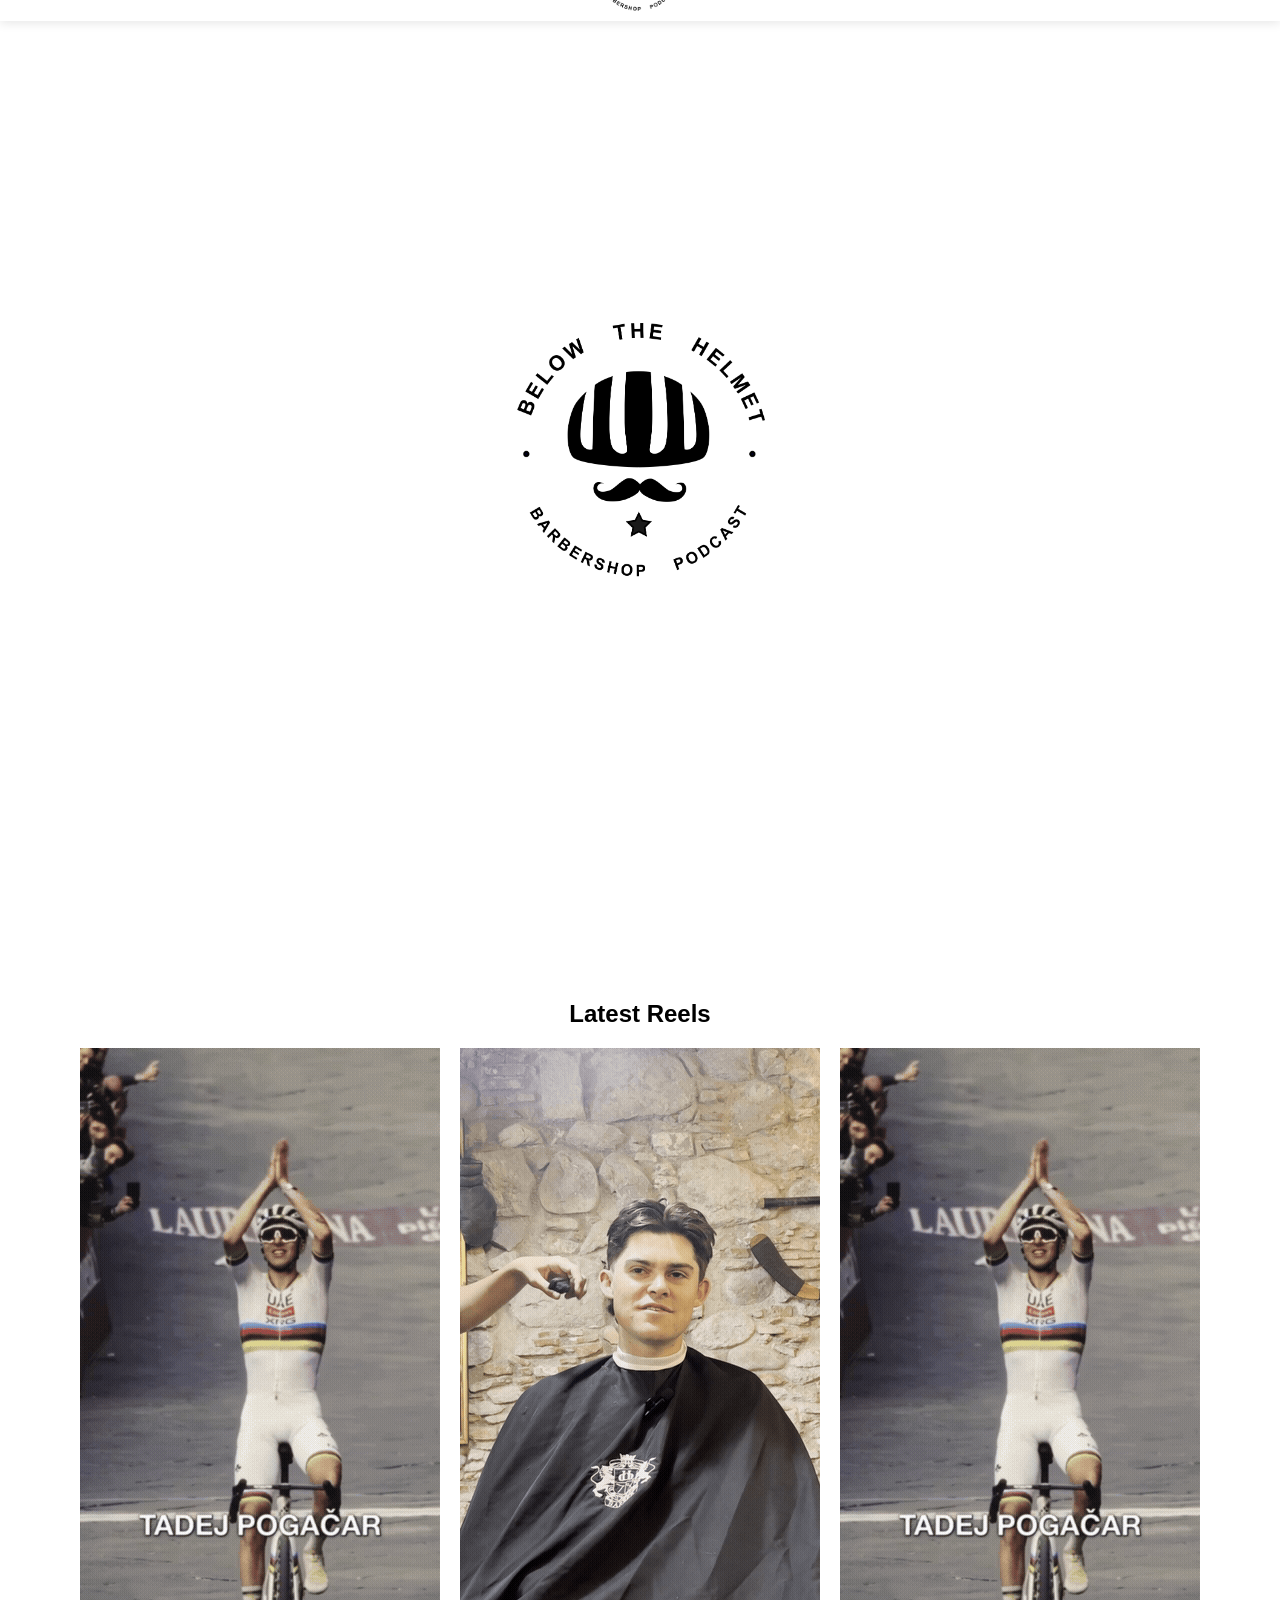
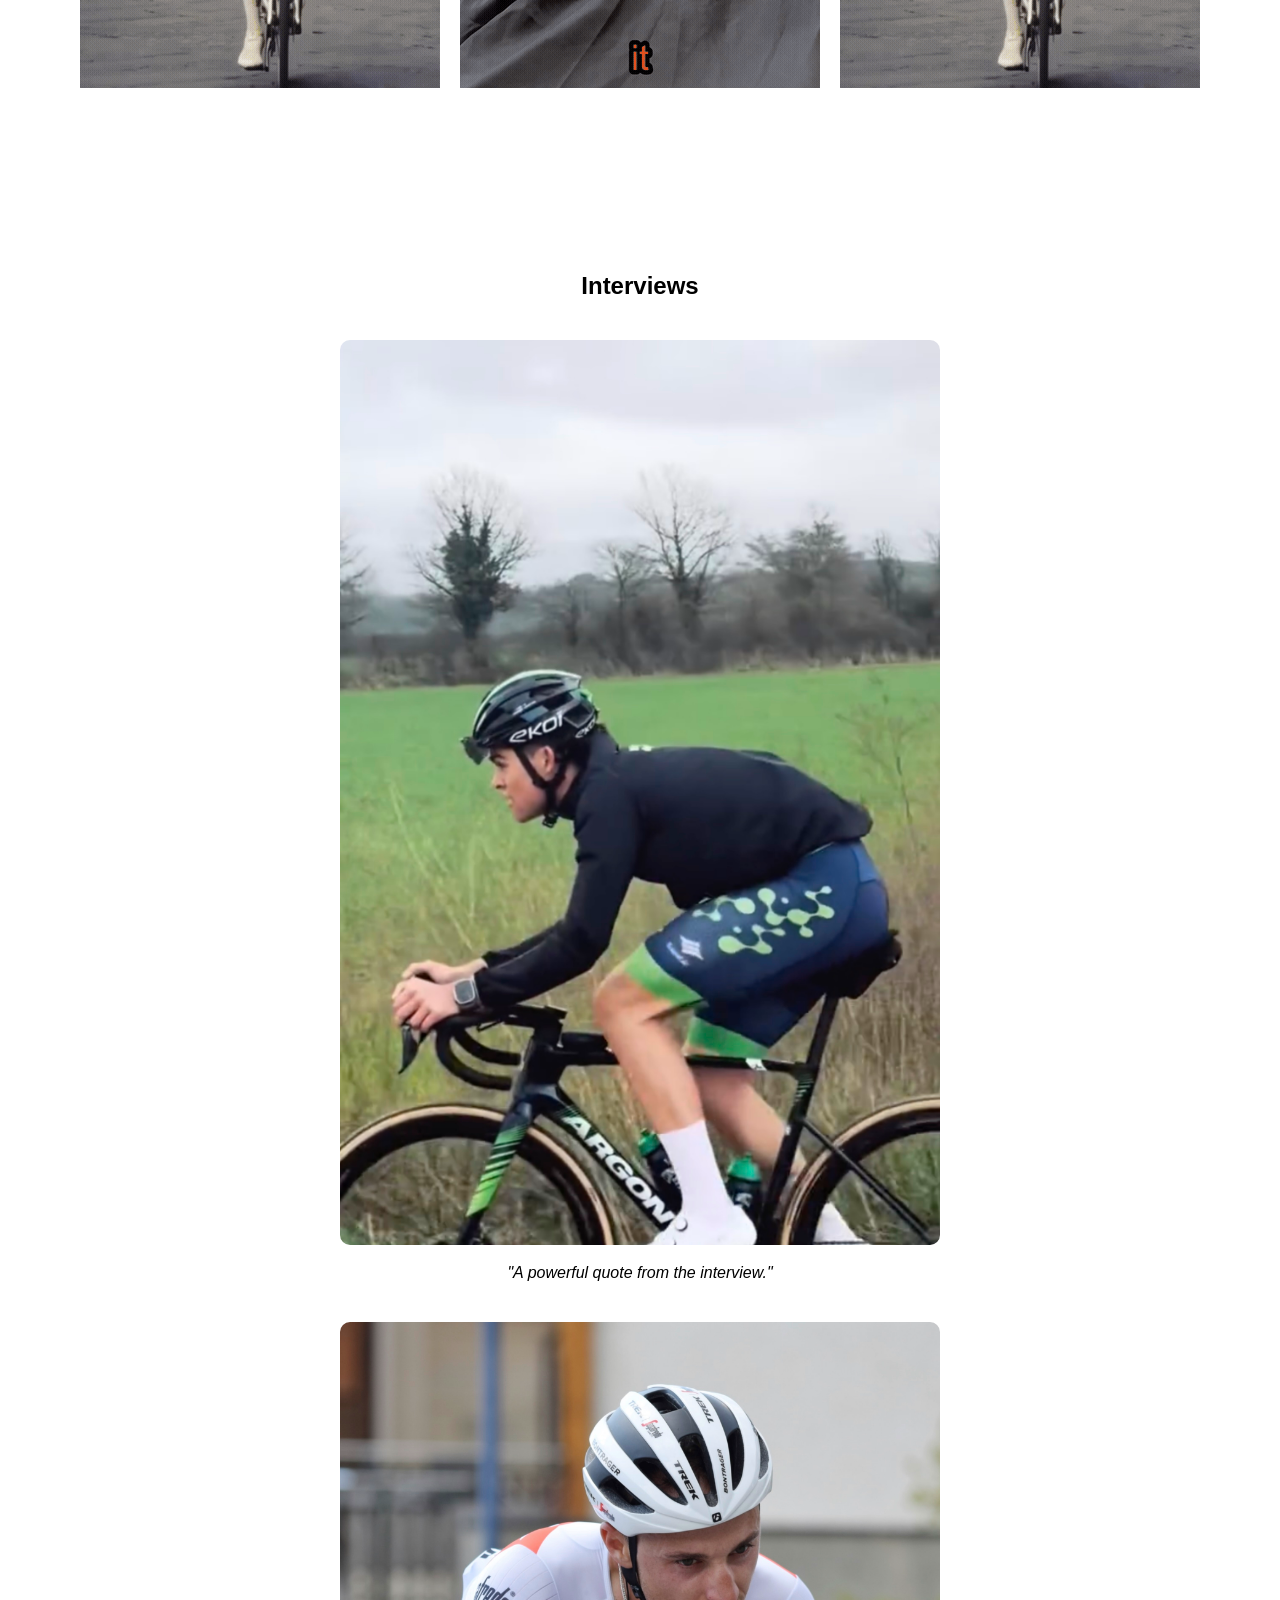
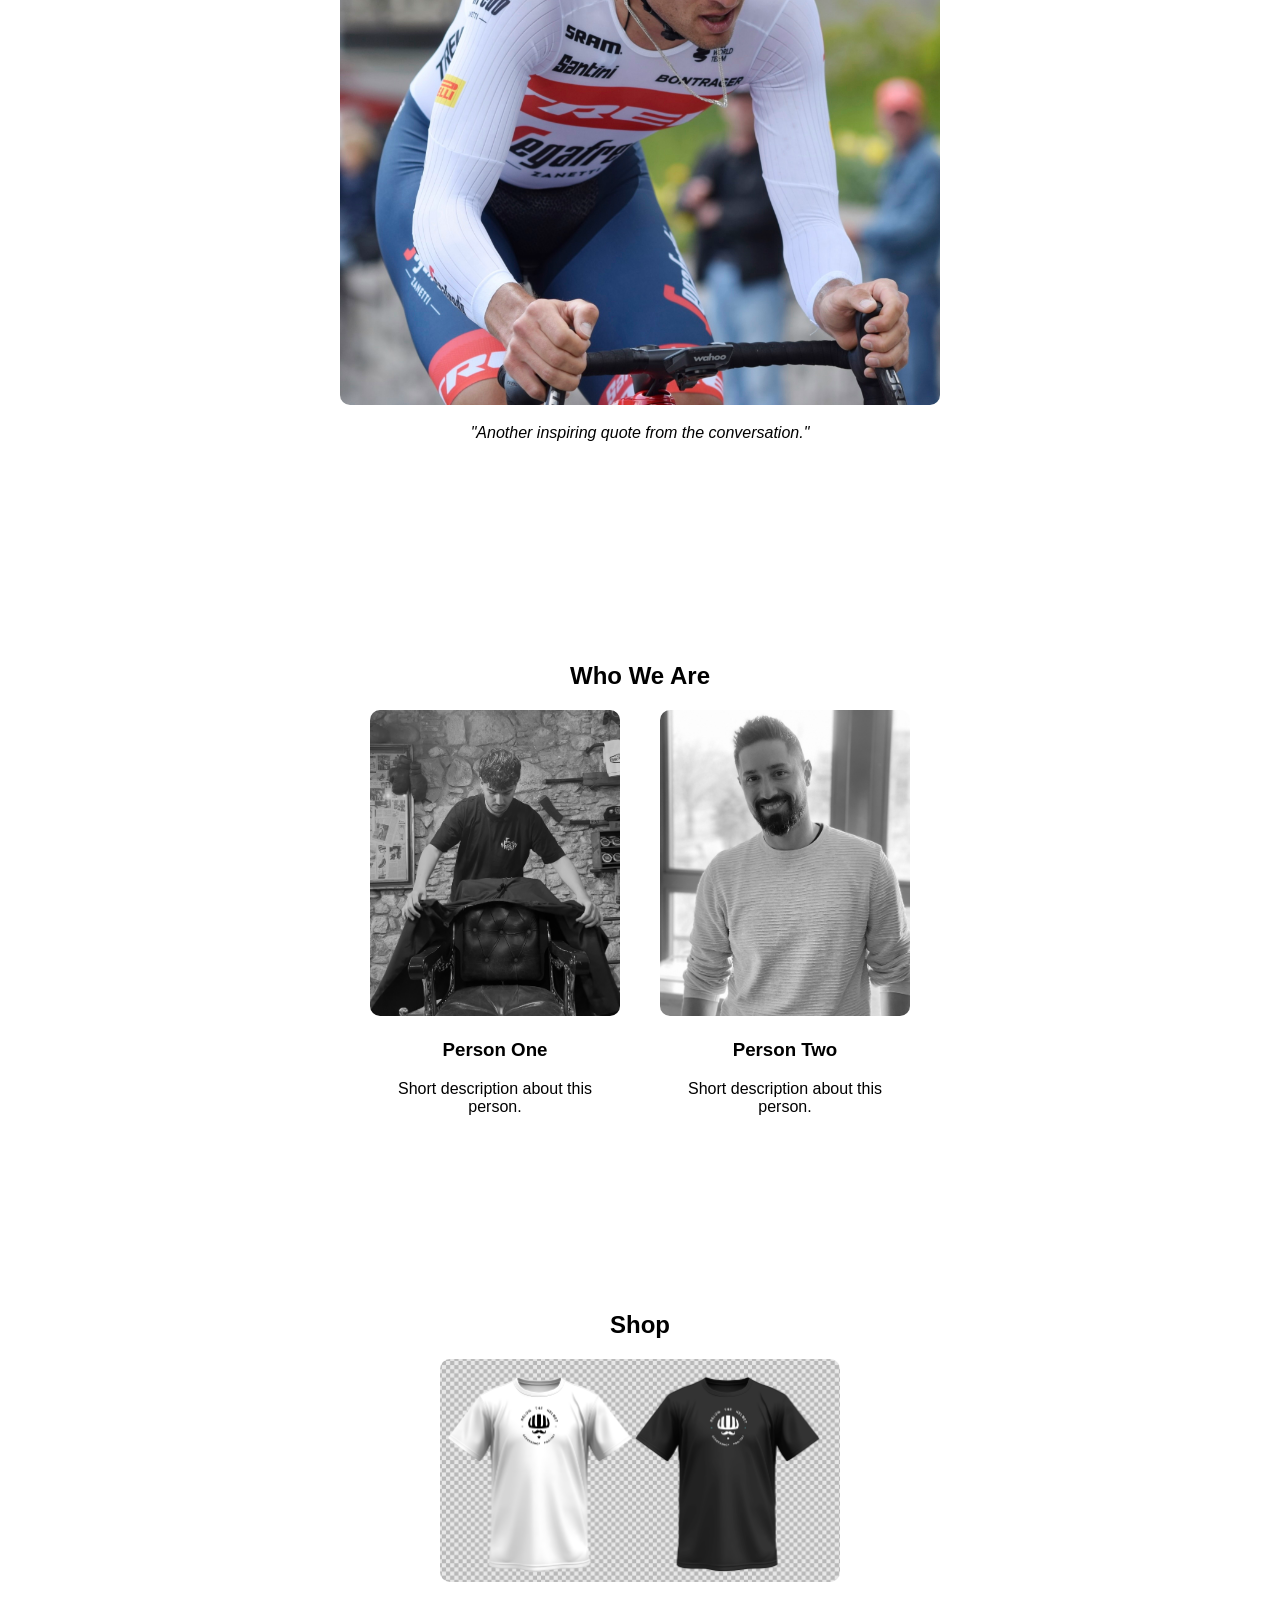
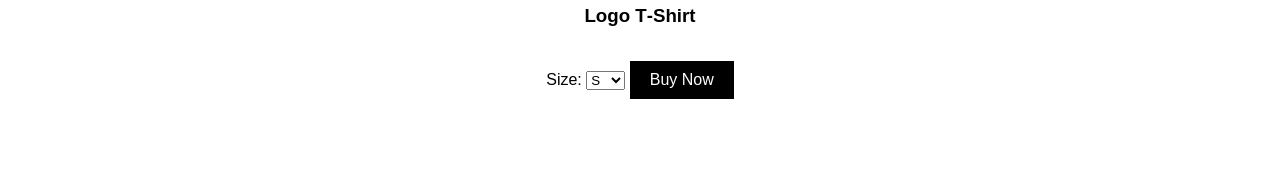
==== belowthehelmet/index.html @ ba50e967 "updated files and sources" ====
<!DOCTYPE html>
<html lang="en">
<head>
<meta charset="UTF-8" />
<meta name="viewport" content="width=device-width, initial-scale=1.0" />
<title>Your Website</title>
<link rel="stylesheet" href="style.css" />
</head>

<body>

<!-- LOGO SECTION -->
<header id="header">
    <img id="mainLogo" src="img/your-logo.png" alt="Logo">
</header>

<!-- NAVIGATION BAR WITH CENTER LOGO -->
<nav id="navbar">
    <ul class="nav-left">
        <li><a href="#home">Home</a></li>
        <li><a href="#interviews">Interviews</a></li>
    </ul>

    <img id="navLogo" src="img/your-logo.png" alt="Logo">

    <ul class="nav-right">
        <li><a href="#contact">Contact Us</a></li>
        <li><a href="#shop">Shop</a></li>
    </ul>
</nav>

<!-- HOME SECTION -->
<section id="home">
    <h2>Latest Reels</h2>
    <div class="reels-container">


         <a href="https://www.instagram.com/reel/DUP3auADOqZ/embed" target="_blank">
            <img src="img/reel02.gif" alt="Reel preview"></a>

         <a href="https://www.instagram.com/reel/DUP3auADOqZ/embed" target="_blank">
            <img src="img/reel01.gif" alt="Reel preview"></a>

         <a href="https://www.instagram.com/reel/DUP3auADOqZ/embed" target="_blank">
            <img src="img/reel02.gif" alt="Reel preview"></a>

    </div>
</section>

<!-- INTERVIEWS SECTION -->
<section id="interviews">
    <h2>Interviews</h2>

    <div class="interview-card">
        <img src="img/person1.jpg" alt="Interviewee">
        <blockquote>"A powerful quote from the interview."</blockquote>
    </div>

    <div class="interview-card">
        <img src="img/person2.jpg" alt="Interviewee">
        <blockquote>"Another inspiring quote from the conversation."</blockquote>
    </div>

</section>

<!-- CONTACT SECTION -->
<section id="contact">
    <h2>Who We Are</h2>

    <div class="team-container">
        <div class="team-card">
            <img src="img/team1.jpg" alt="Team Member">
            <h3>Person One</h3>
            <p>Short description about this person.</p>
        </div>

        <div class="team-card">
            <img src="img/team2.jpg" alt="Team Member">
            <h3>Person Two</h3>
            <p>Short description about this person.</p>
        </div>
    </div>
</section>

<!-- SHOP SECTION -->
<section id="shop">
    <h2>Shop</h2>

    <div class="product-card">
        <img src="img/tshirt.jpg" alt="T-Shirt">

        <h3>Logo T‑Shirt</h3>

        <label for="size">Size:</label>
        <select id="size">
            <option>S</option>
            <option>M</option>
            <option>L</option>
            <option>XL</option>
        </select>

        <button id="buyBtn">Buy Now</button>
    </div>
</section>

<script src="script.js"></script>
</body>
</html>
---- belowthehelmet/style.css ----
body {
    margin: 0;
    font-family: Arial, sans-serif;
    scroll-behavior: smooth;
}

/* HEADER LOGO */
#header {
    height: 100vh;
    display: flex;
    justify-content: center;
    align-items: center;
}

#mainLogo {
    width: 250px;
    transition: all 0.5s ease;
}

/* NAVBAR */
#navbar {
    position: fixed;
    top: -120px;
    left: 0;
    width: 100%;
    background: white;
    padding: 10px 0;
    display: flex;
    justify-content: space-between;
    align-items: center;
    transition: top 0.4s ease;
    box-shadow: 0 2px 10px rgba(0,0,0,0.1);
    z-index: 1000;
}

/* NAV LISTS */
#navbar ul {
    list-style: none;
    display: flex;
    gap: 40px;
    margin: 0 40px;
    padding: 0;
}

#navbar a {
    text-decoration: none;
    color: black;
    font-weight: bold;
    position: relative;
}

/* Underline */
#navbar a::after {
    content: "";
    position: absolute;
    left: 0;
    bottom: -4px;
    width: 100%;
    height: 2px;
    background: black;
    transform: scaleX(0.6);
    opacity: 0.4;
}

/* CENTER LOGO IN NAV */
#navLogo {
    width: 80px;
    transition: transform 0.4s ease;
}

/* HEADER LOGO */
#mainLogo {
    width: 250px;
    transition: all 0.5s ease;
}


/* SECTIONS */
section {
    padding: 80px 20px;
    text-align: center;
}

/* REELS */
.reels-container {
    display: flex;
    justify-content: center;
    gap: 20px;
    flex-wrap: wrap;
}

.reels-container iframe {
    width: 300px;
    height: 500px;
    border: none;
}

/* INTERVIEWS */
.interview-card {
    margin: 40px auto;
    max-width: 600px;
}

.interview-card img {
    width: 100%;
    border-radius: 10px;
}

blockquote {
    font-style: italic;
    margin-top: 15px;
}

/* CONTACT */
.team-container {
    display: flex;
    justify-content: center;
    gap: 40px;
    flex-wrap: wrap;
}

.team-card {
    width: 250px;
    text-align: center;
}

.team-card img {
    width: 100%;
    border-radius: 10px;
}

/* SHOP */
.product-card {
    max-width: 400px;
    margin: auto;
}

.product-card img {
    width: 100%;
    border-radius: 10px;
}

button {
    margin-top: 15px;
    padding: 10px 20px;
    background: black;
    color: white;
    border: none;
    cursor: pointer;
    font-size: 16px;
}

button:hover {
    background: #333;
}
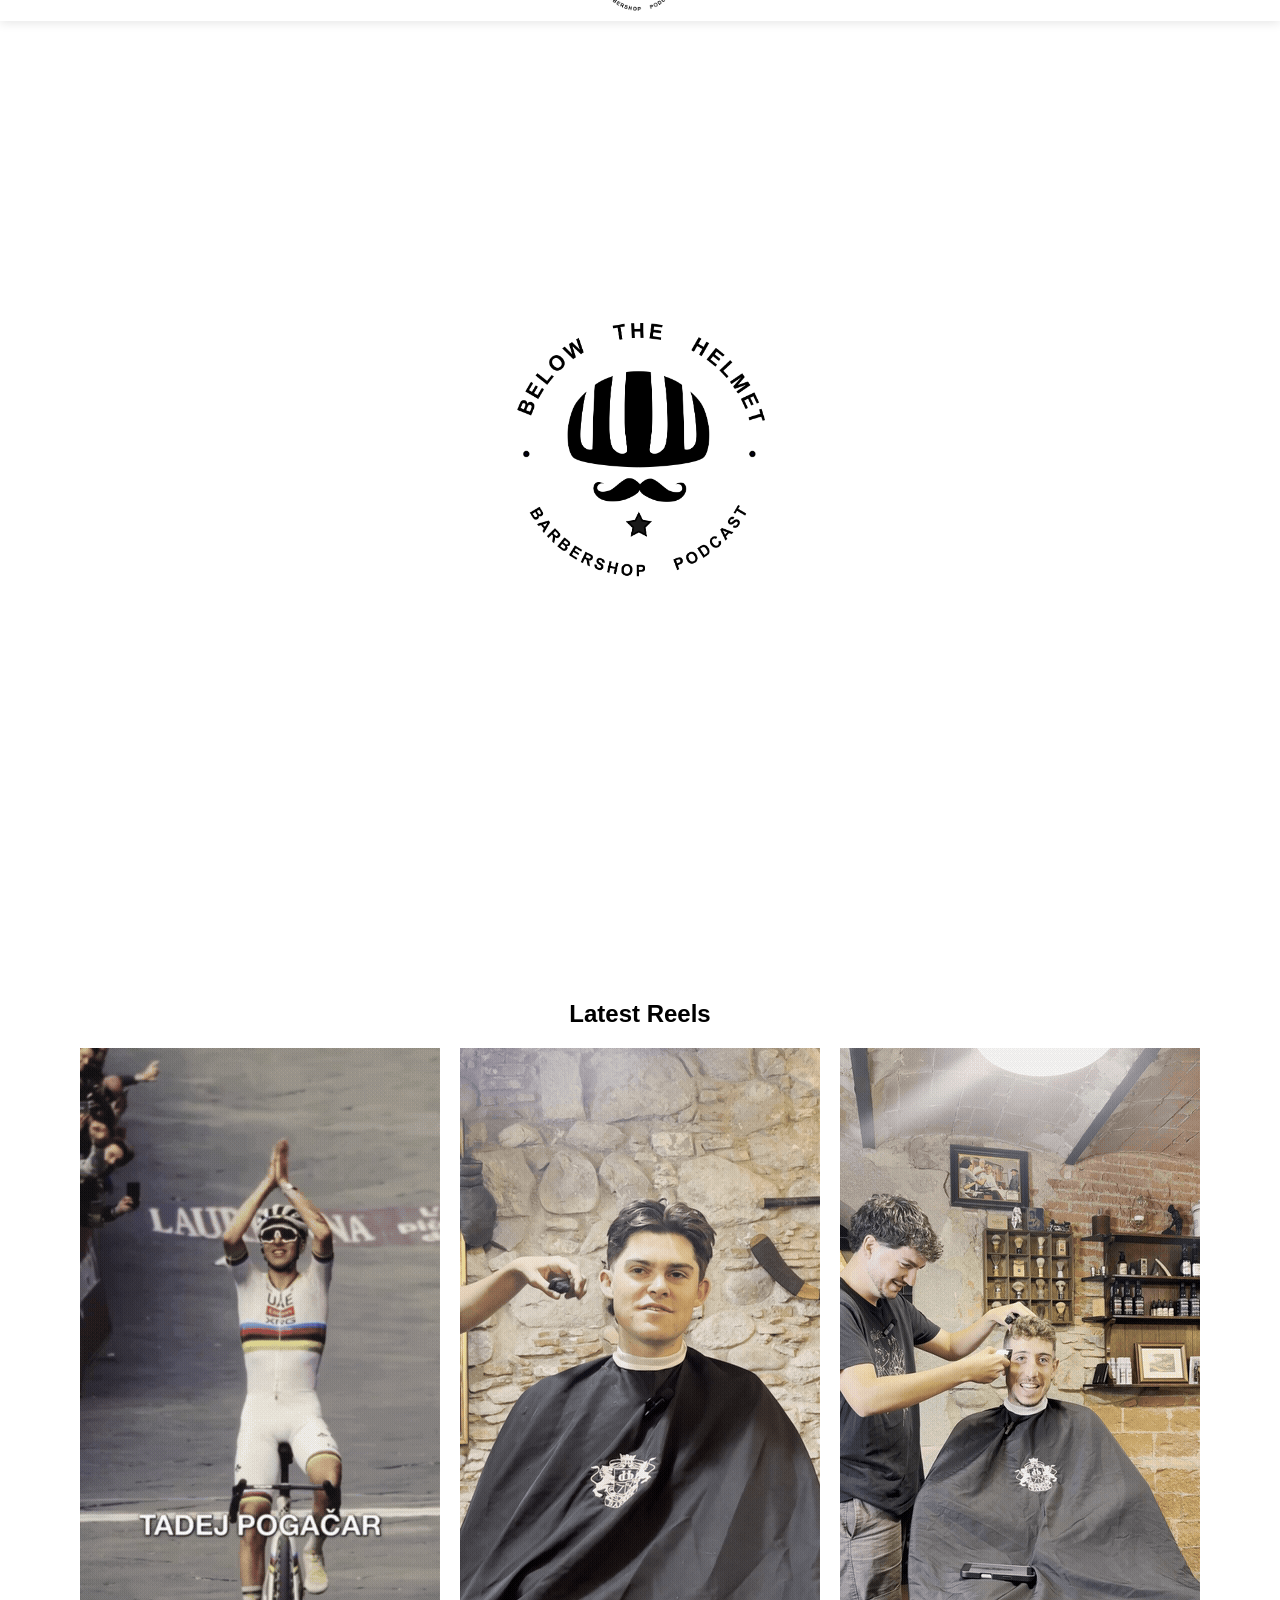
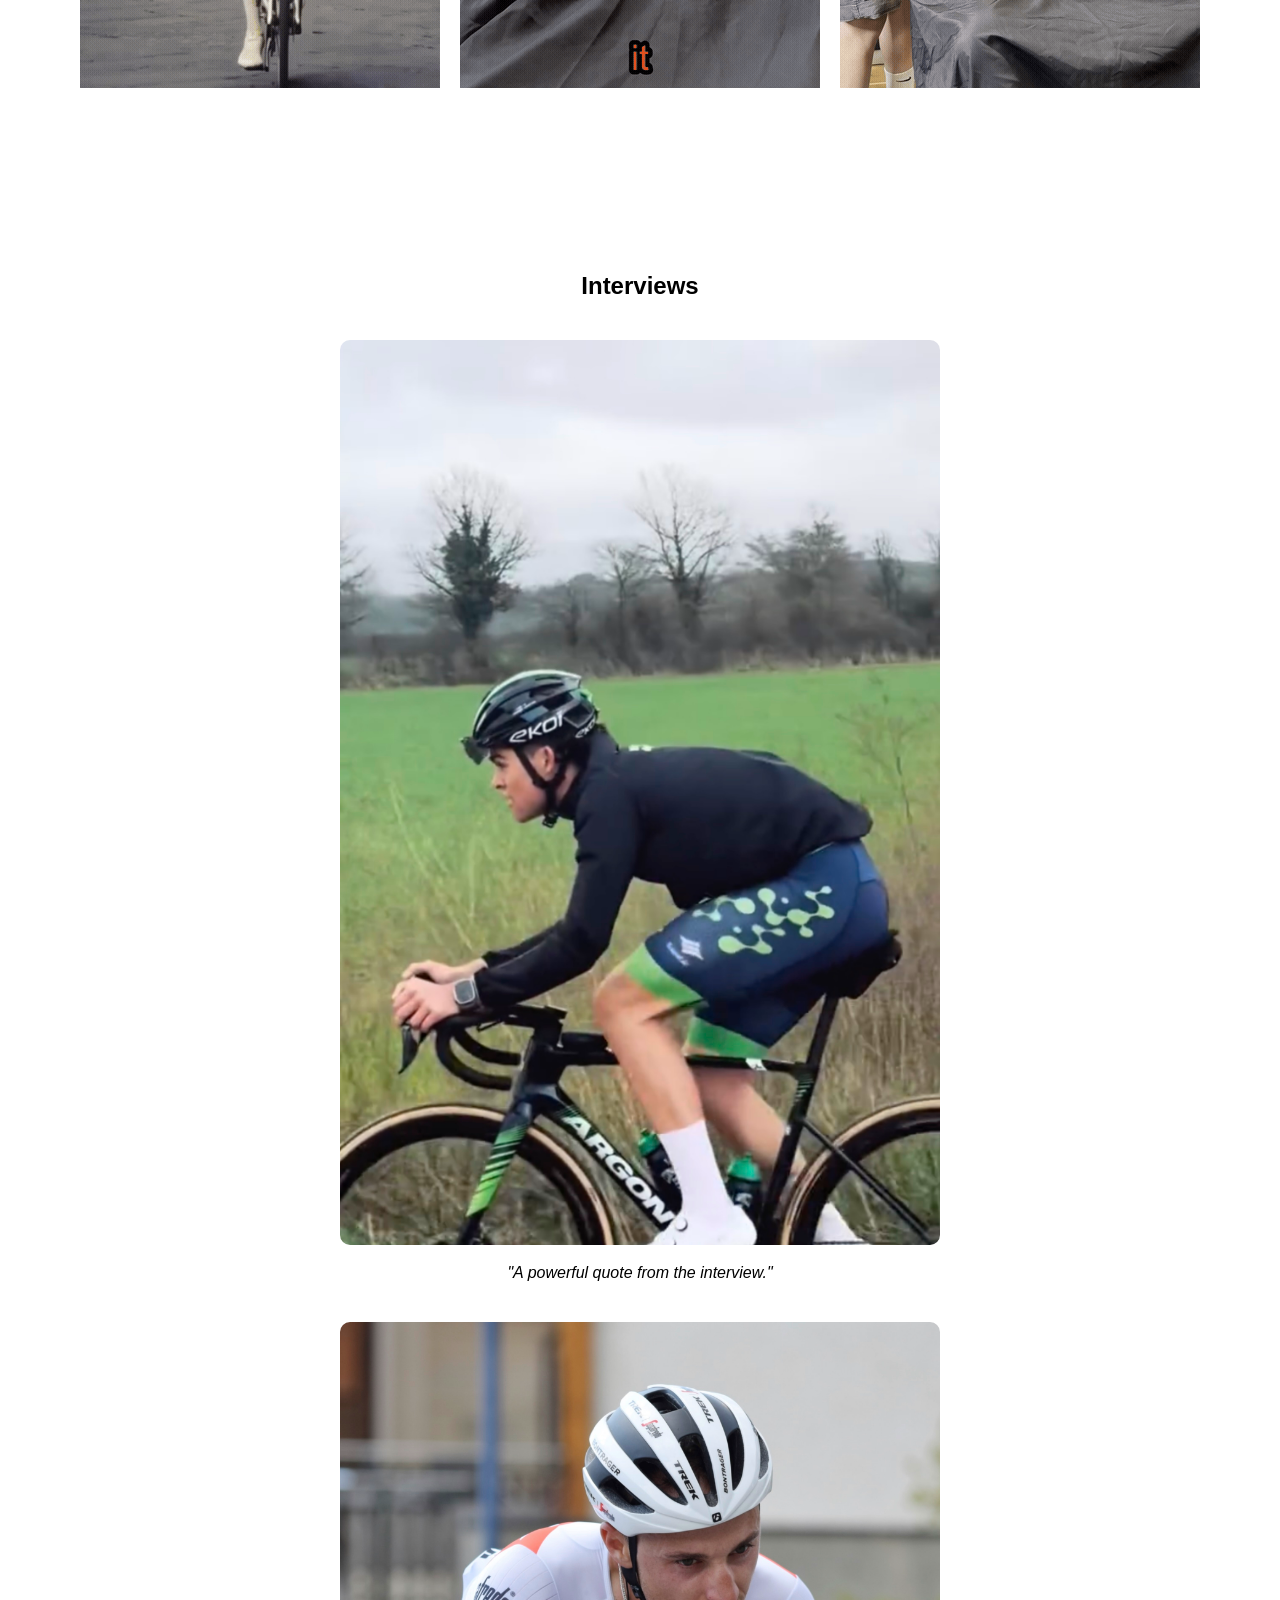
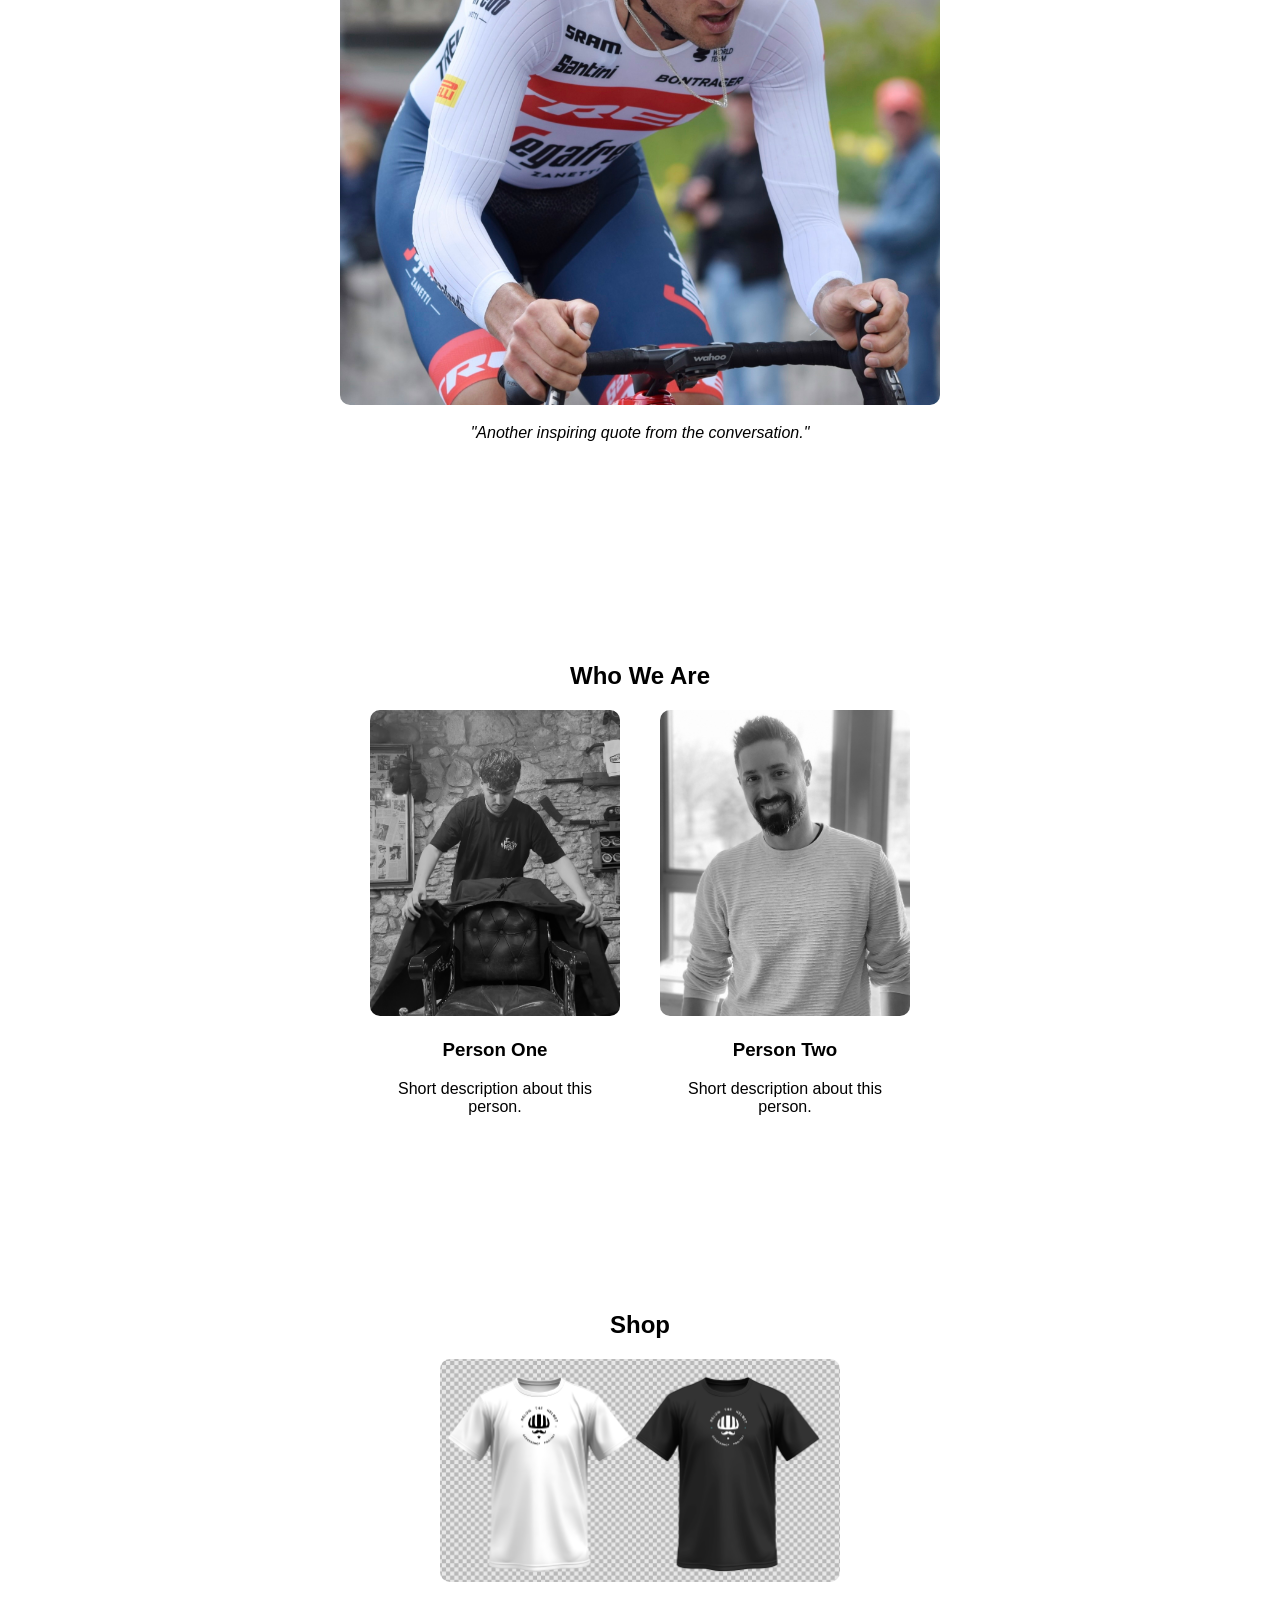
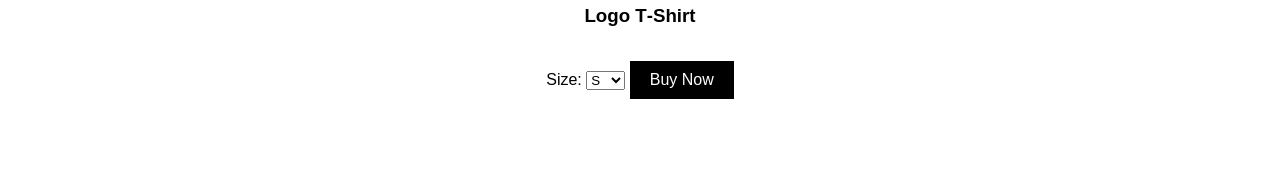
==== commit d11a574b: "updates on the referenced files" ====
--- a/belowthehelmet/index.html
+++ b/belowthehelmet/index.html
@@ -3,7 +3,7 @@
 <head>
 <meta charset="UTF-8" />
 <meta name="viewport" content="width=device-width, initial-scale=1.0" />
-<title>Your Website</title>
+<title>Below The Helmet</title>
 <link rel="stylesheet" href="style.css" />
 </head>
 
@@ -11,7 +11,7 @@
 
 <!-- LOGO SECTION -->
 <header id="header">
-    <img id="mainLogo" src="img/your-logo.png" alt="Logo">
+    <img id="mainLogo" src="img/black_logo.png" alt="Logo">
 </header>
 
 <!-- NAVIGATION BAR WITH CENTER LOGO -->
@@ -42,7 +42,7 @@
             <img src="img/reel01.gif" alt="Reel preview"></a>
 
          <a href="https://www.instagram.com/reel/DUP3auADOqZ/embed" target="_blank">
-            <img src="img/reel02.gif" alt="Reel preview"></a>
+            <img src="img/reel03.gif" alt="Reel preview"></a>
 
     </div>
 </section>
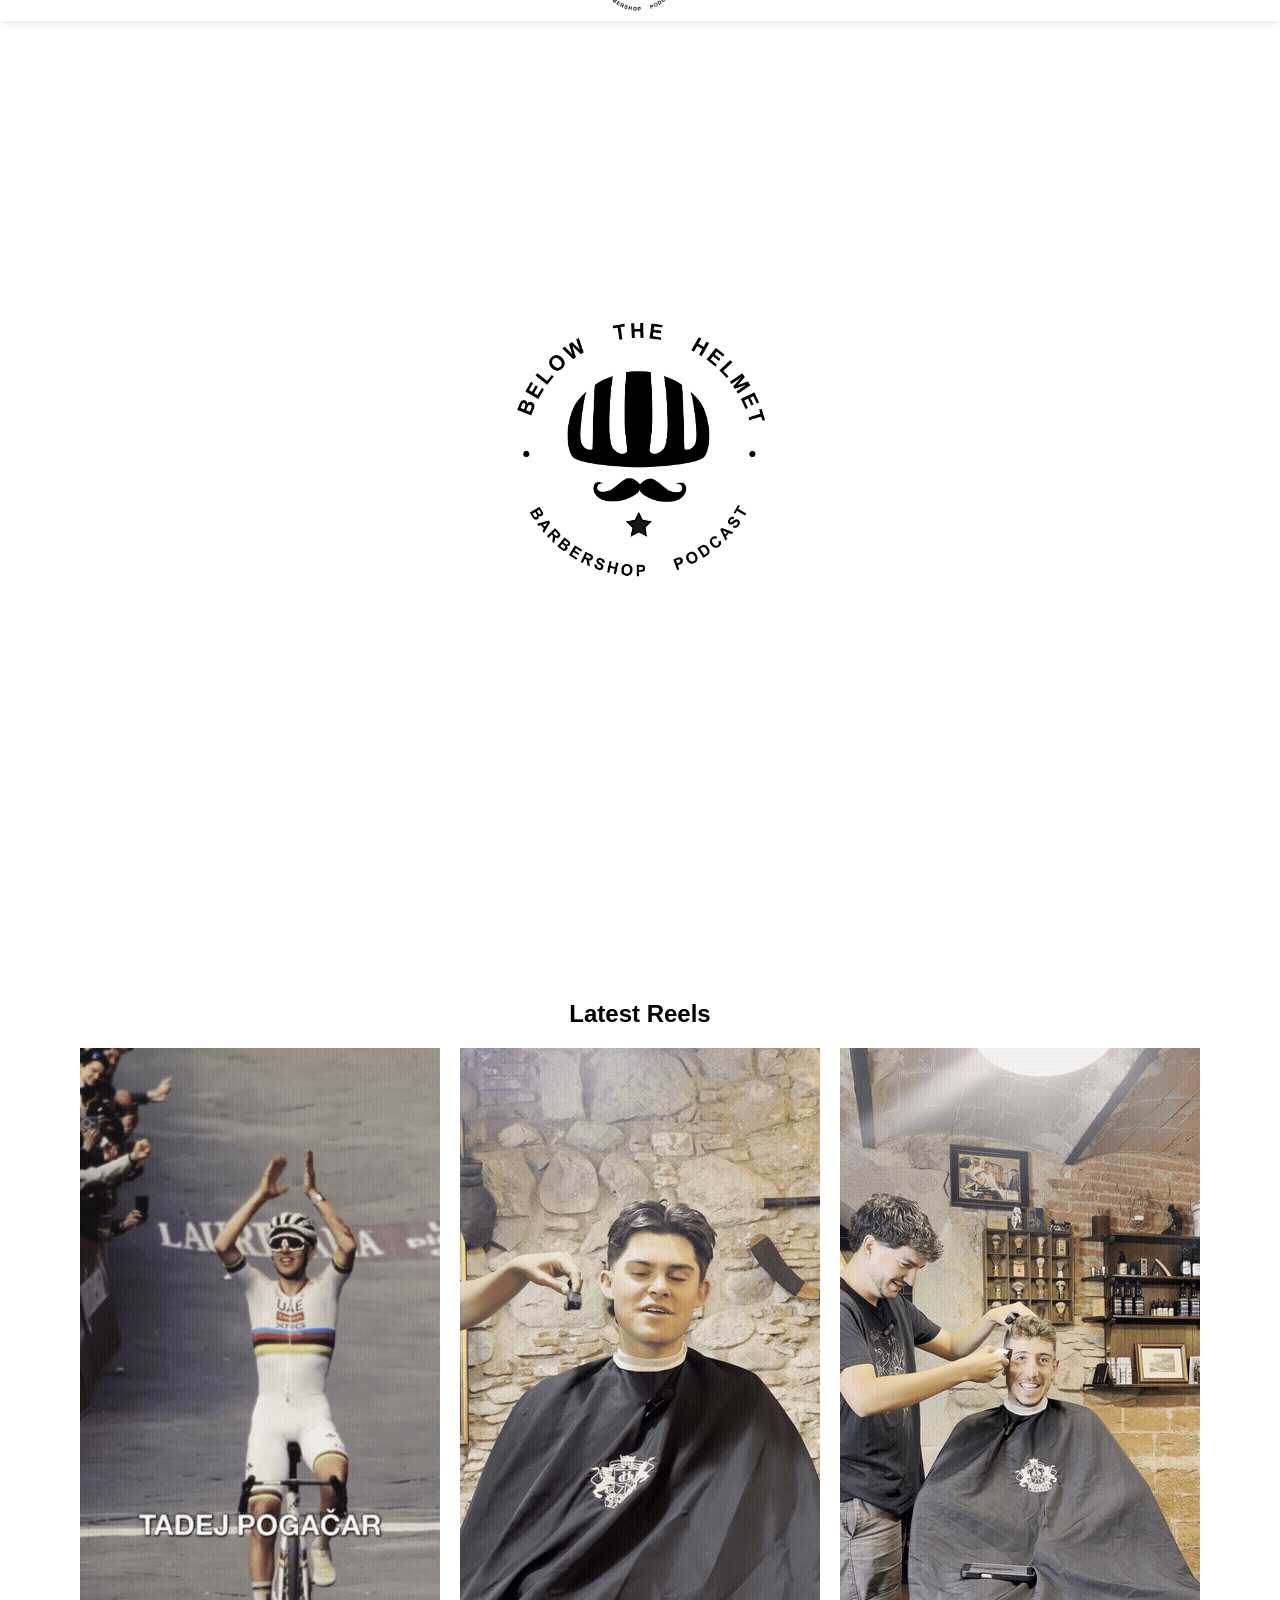
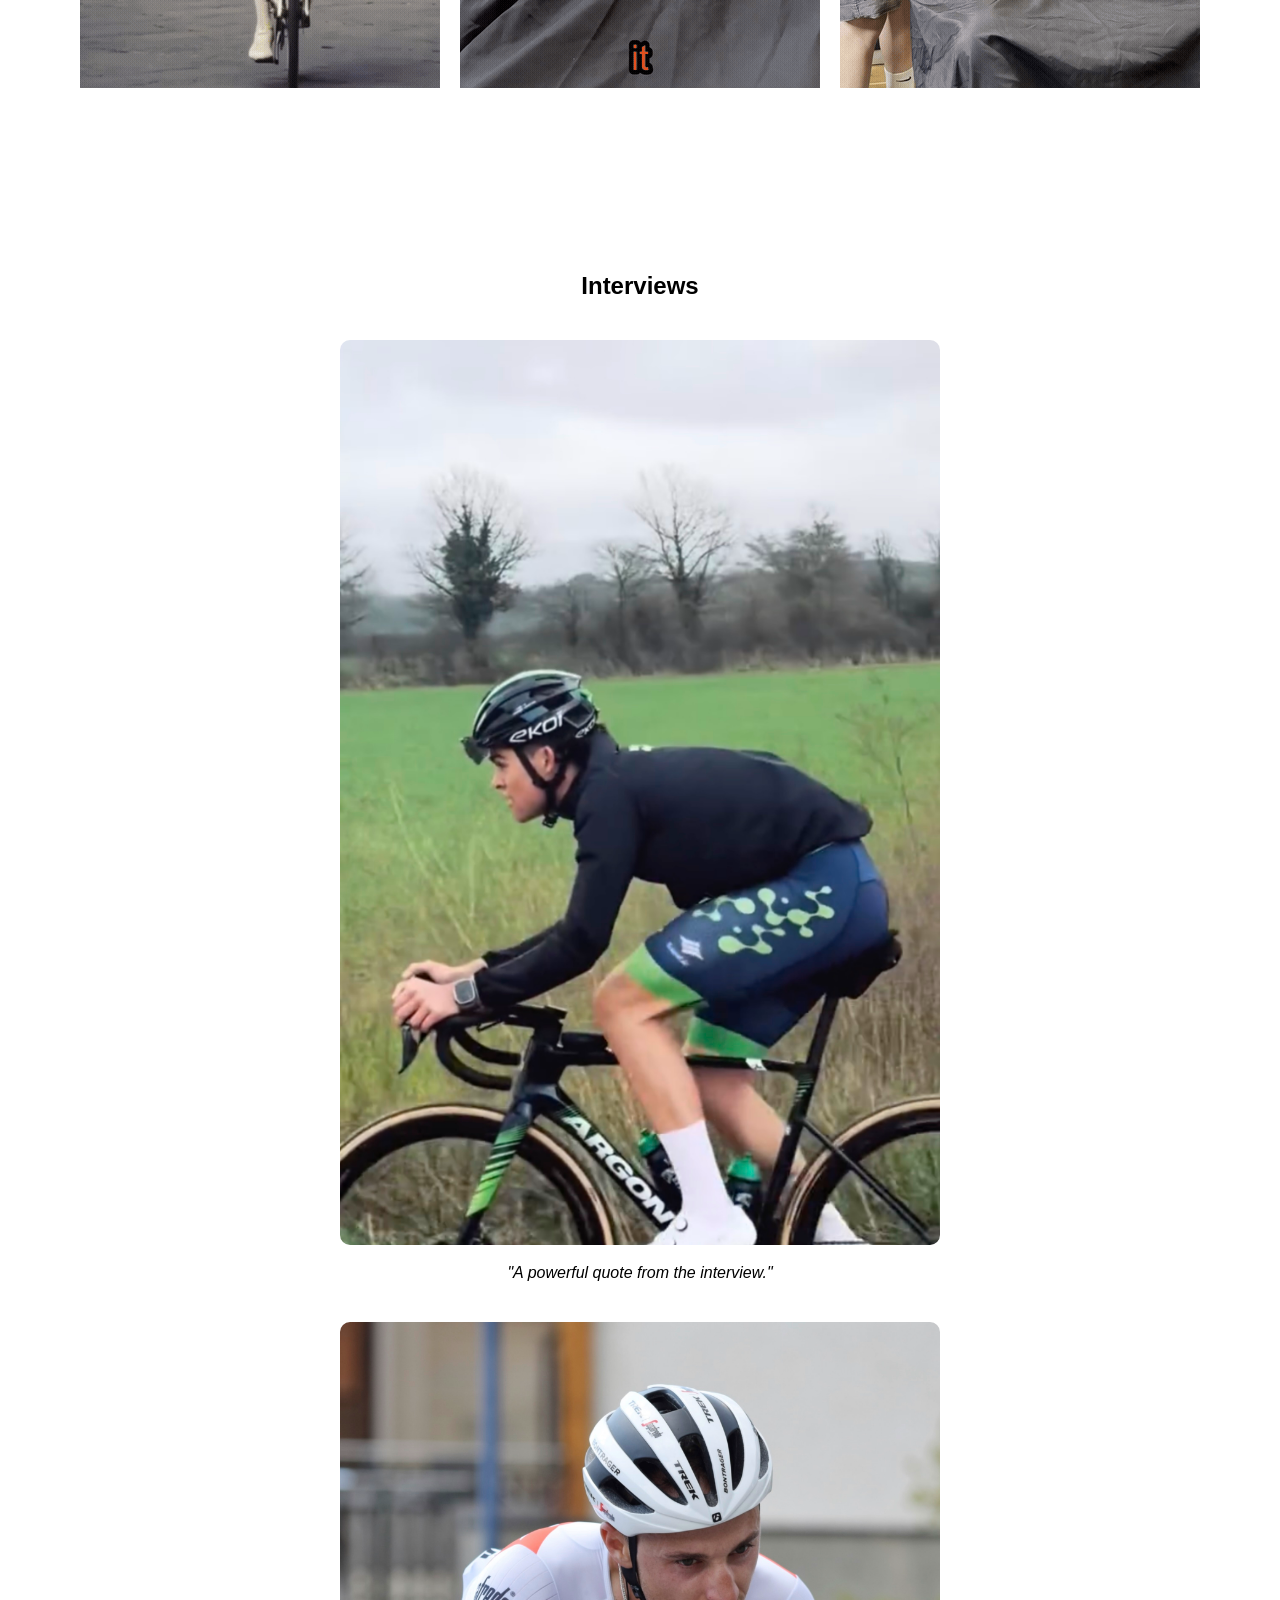
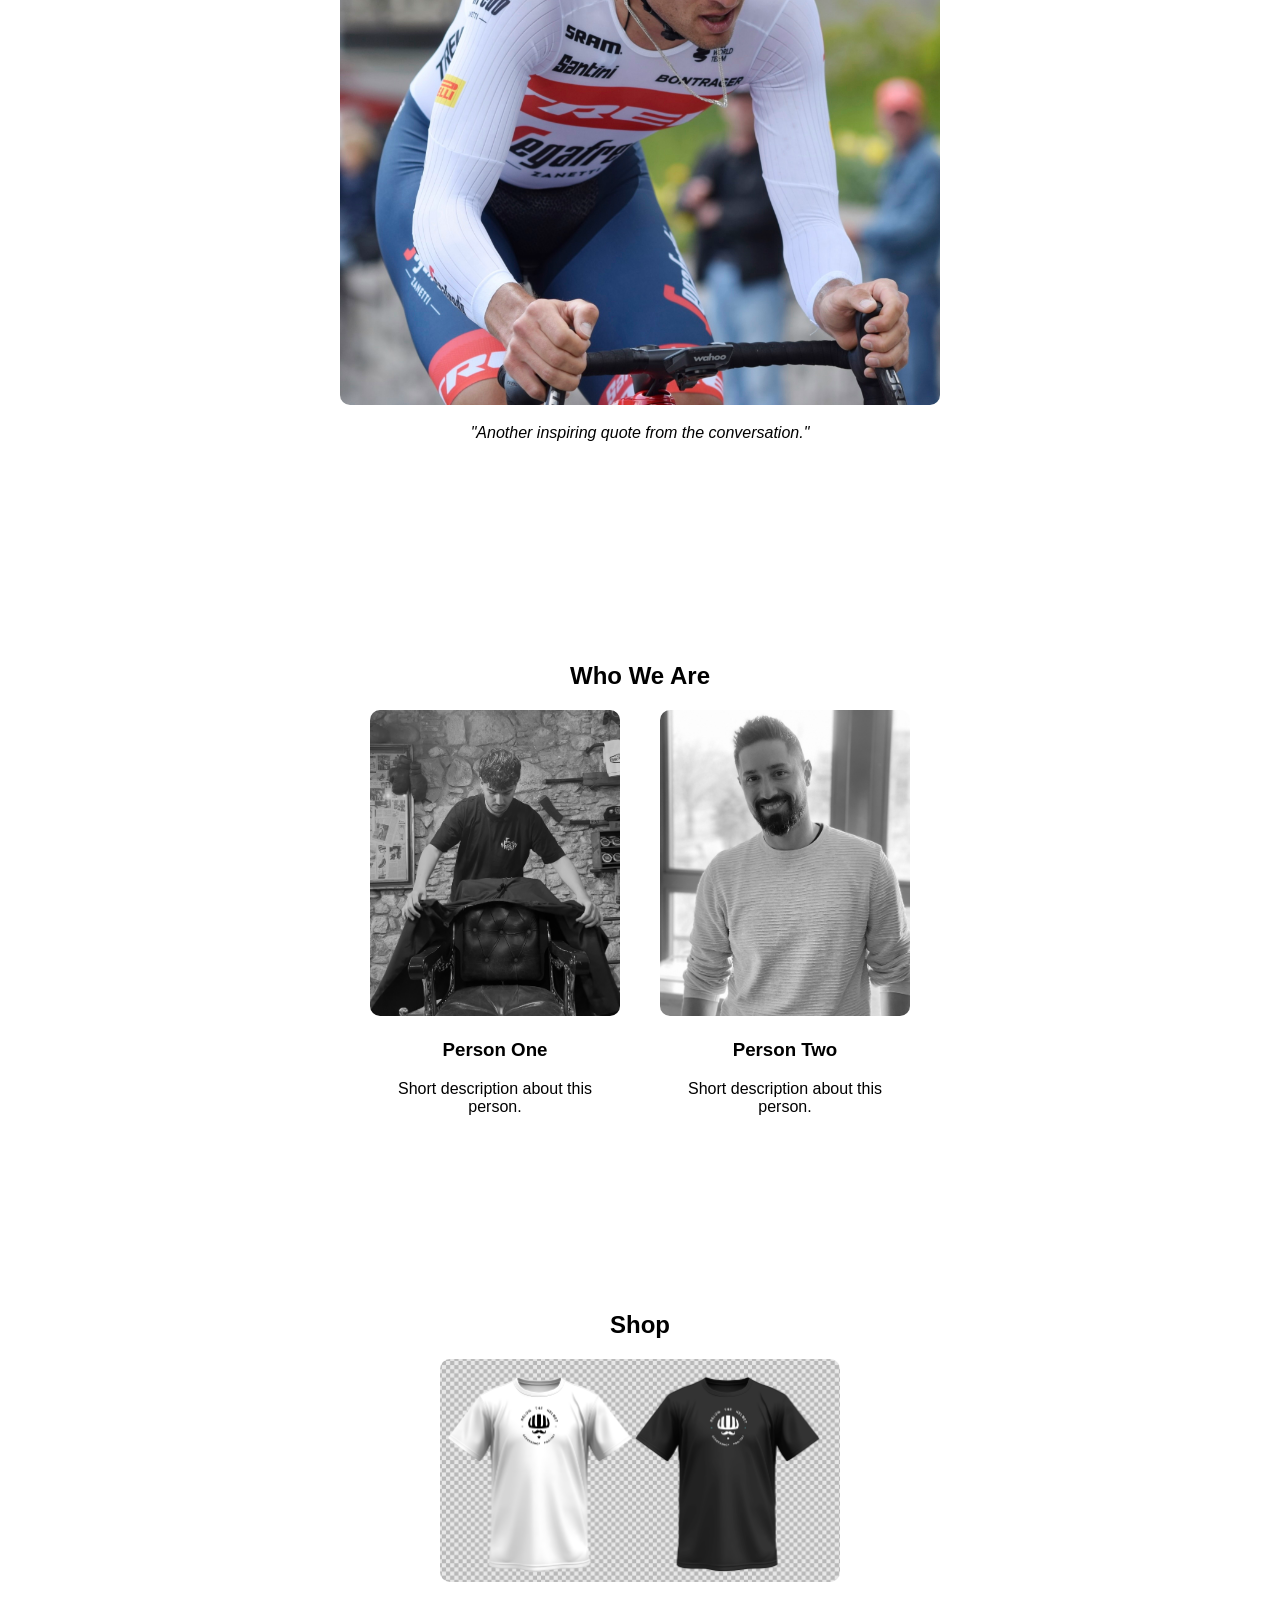
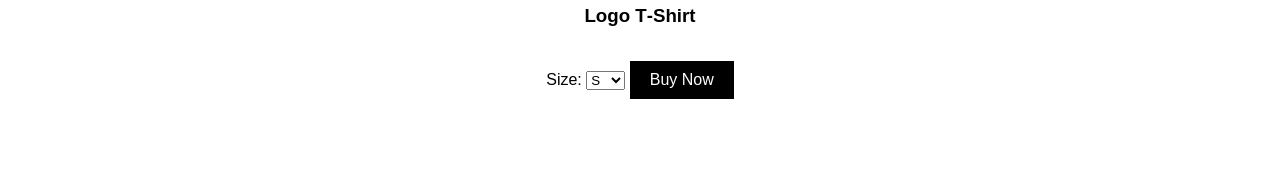
==== commit 160144bb: "updated links" ====
--- a/belowthehelmet/index.html
+++ b/belowthehelmet/index.html
@@ -21,7 +21,7 @@
         <li><a href="#interviews">Interviews</a></li>
     </ul>
 
-    <img id="navLogo" src="img/your-logo.png" alt="Logo">
+    <img id="navLogo" src="img/black_logo.png" alt="Logo">
 
     <ul class="nav-right">
         <li><a href="#contact">Contact Us</a></li>
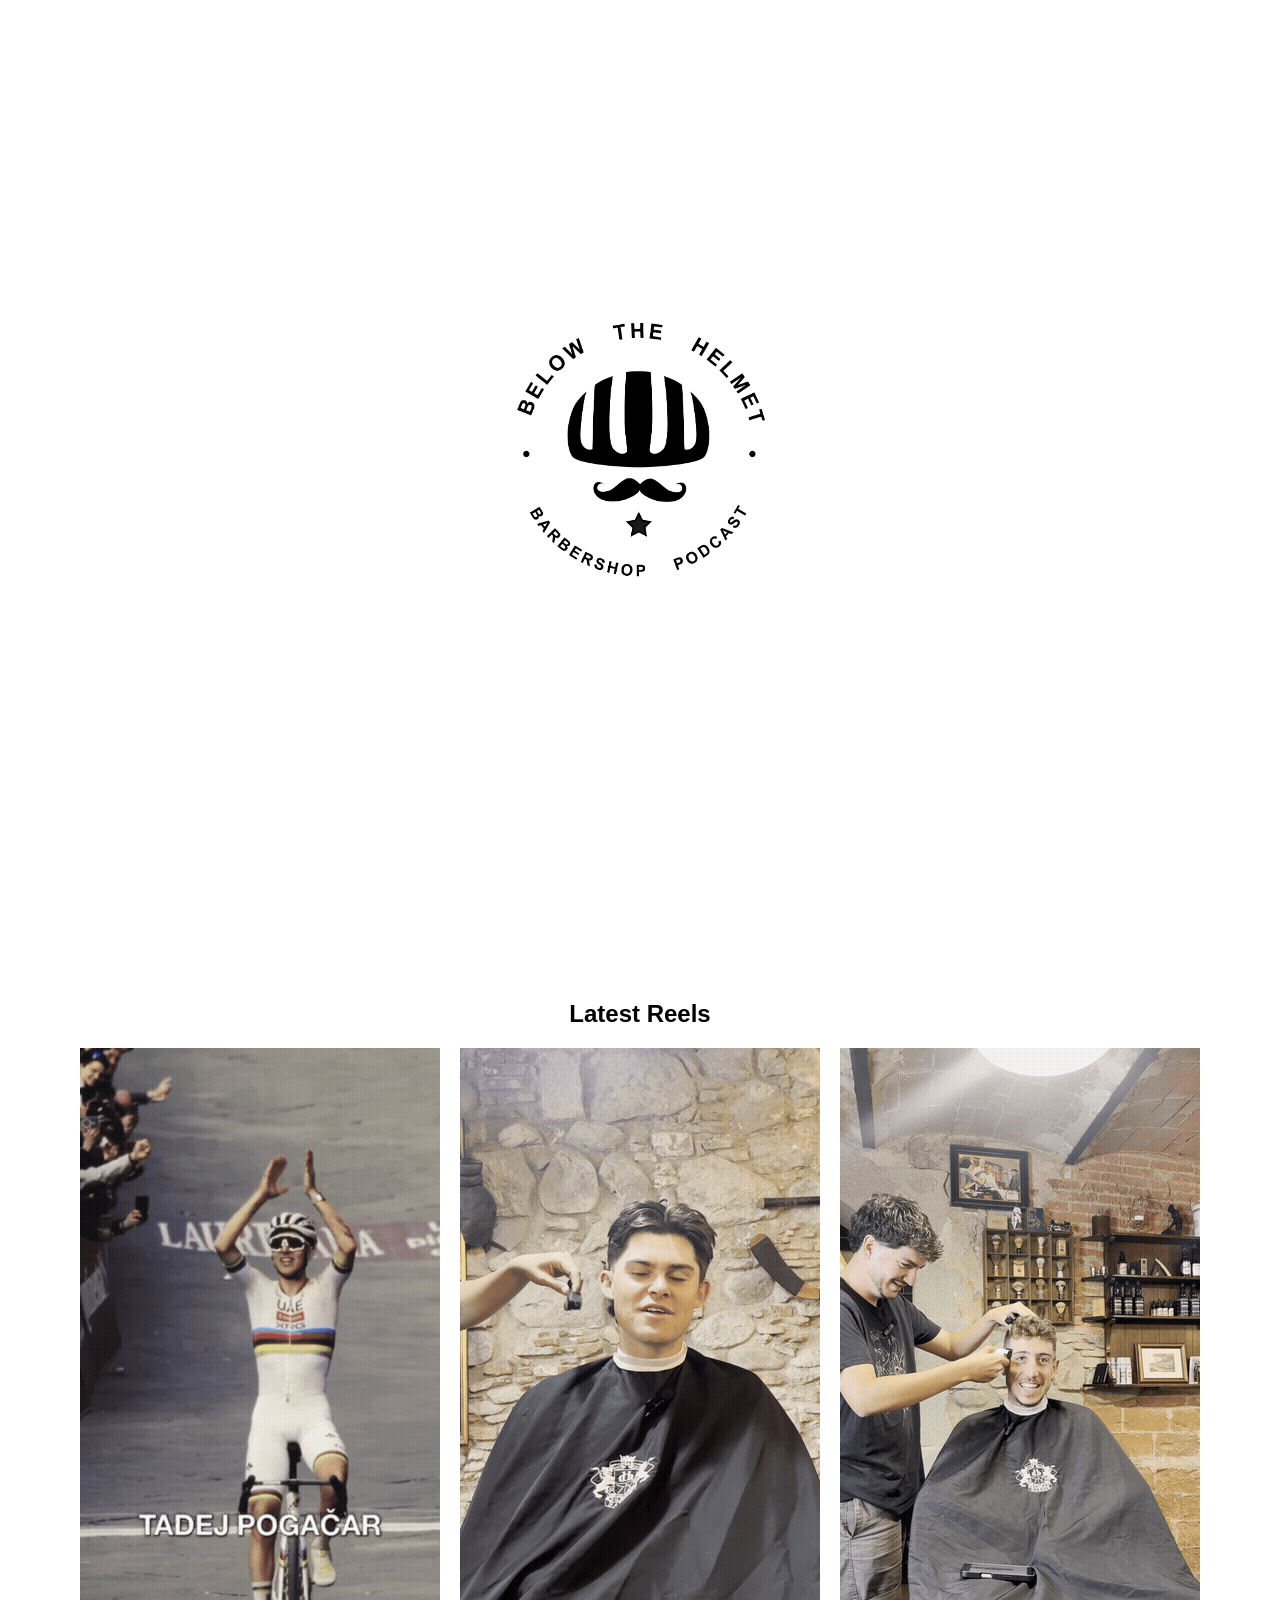
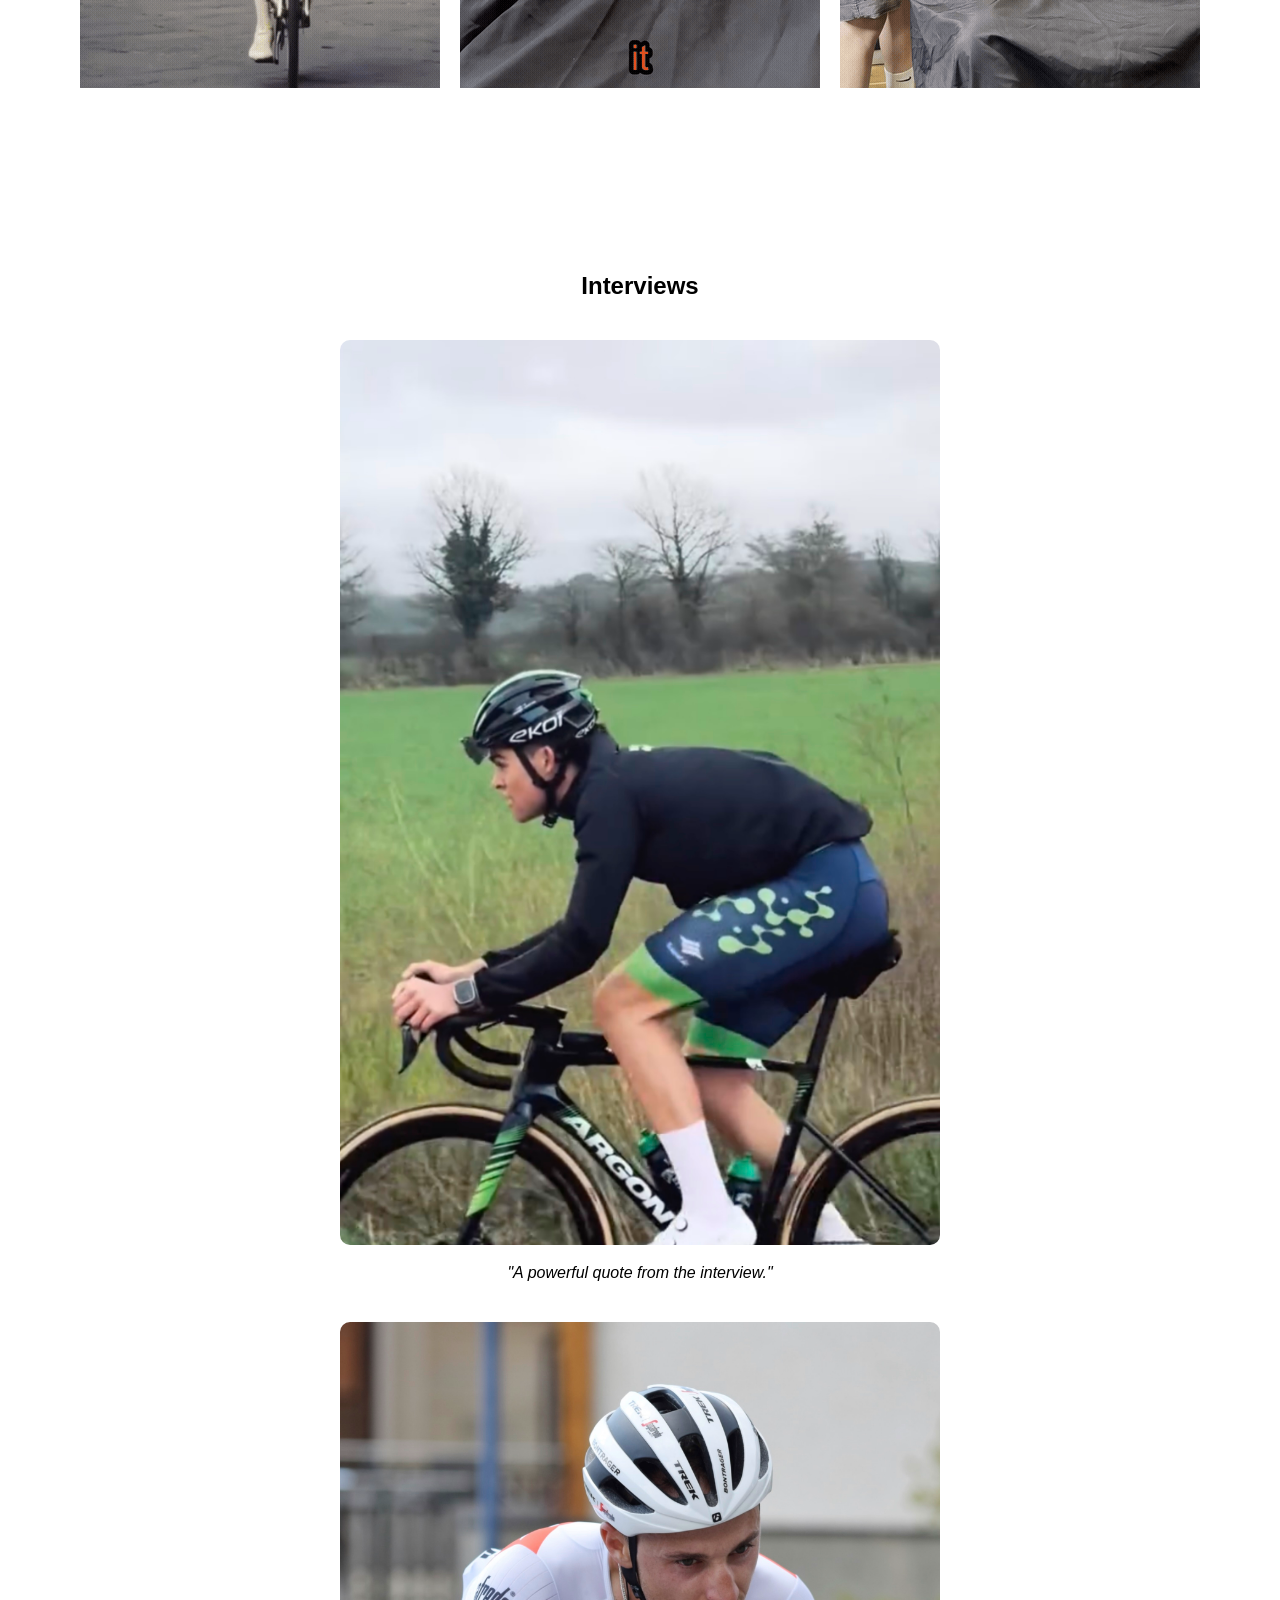
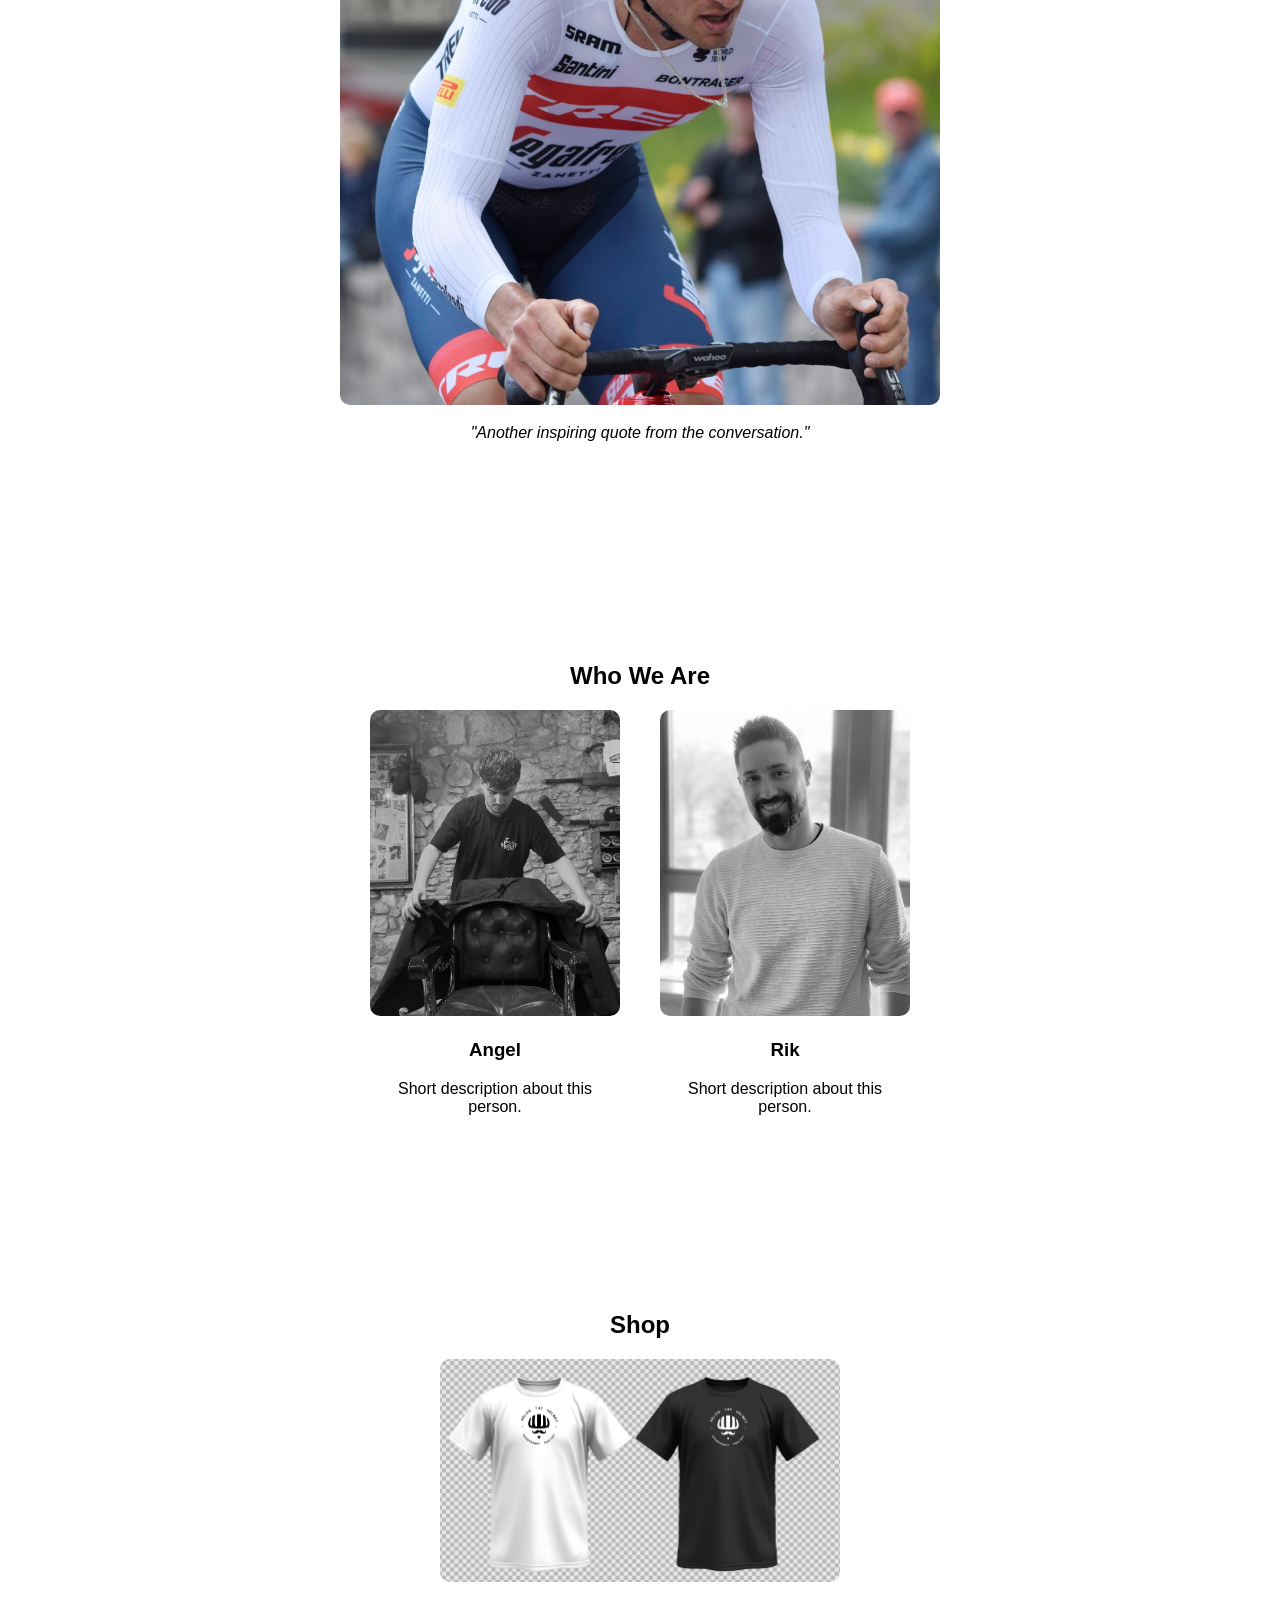
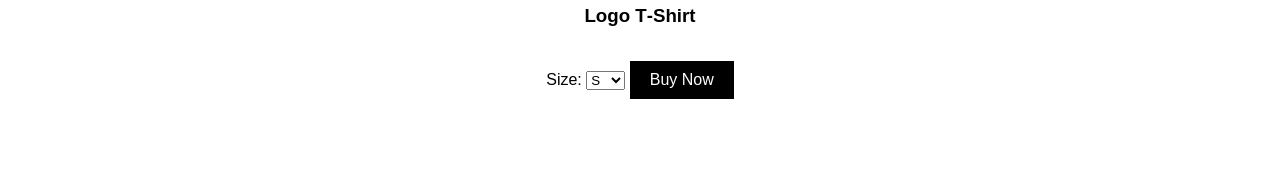
==== commit b472ccfc: "updated logo and people" ====
--- a/belowthehelmet/index.html
+++ b/belowthehelmet/index.html
@@ -70,13 +70,13 @@
     <div class="team-container">
         <div class="team-card">
             <img src="img/team1.jpg" alt="Team Member">
-            <h3>Person One</h3>
+            <h3>Angel</h3>
             <p>Short description about this person.</p>
         </div>
 
         <div class="team-card">
             <img src="img/team2.jpg" alt="Team Member">
-            <h3>Person Two</h3>
+            <h3>Rik</h3>
             <p>Short description about this person.</p>
         </div>
     </div>
--- a/belowthehelmet/style.css
+++ b/belowthehelmet/style.css
@@ -65,7 +65,9 @@
 /* CENTER LOGO IN NAV */
 #navLogo {
     width: 80px;
-    transition: transform 0.4s ease;
+    opacity: 0;
+    transform: scale(0.8);
+    transition: opacity 0.4s ease, transform 0.4s ease;
 }
 
 /* HEADER LOGO */
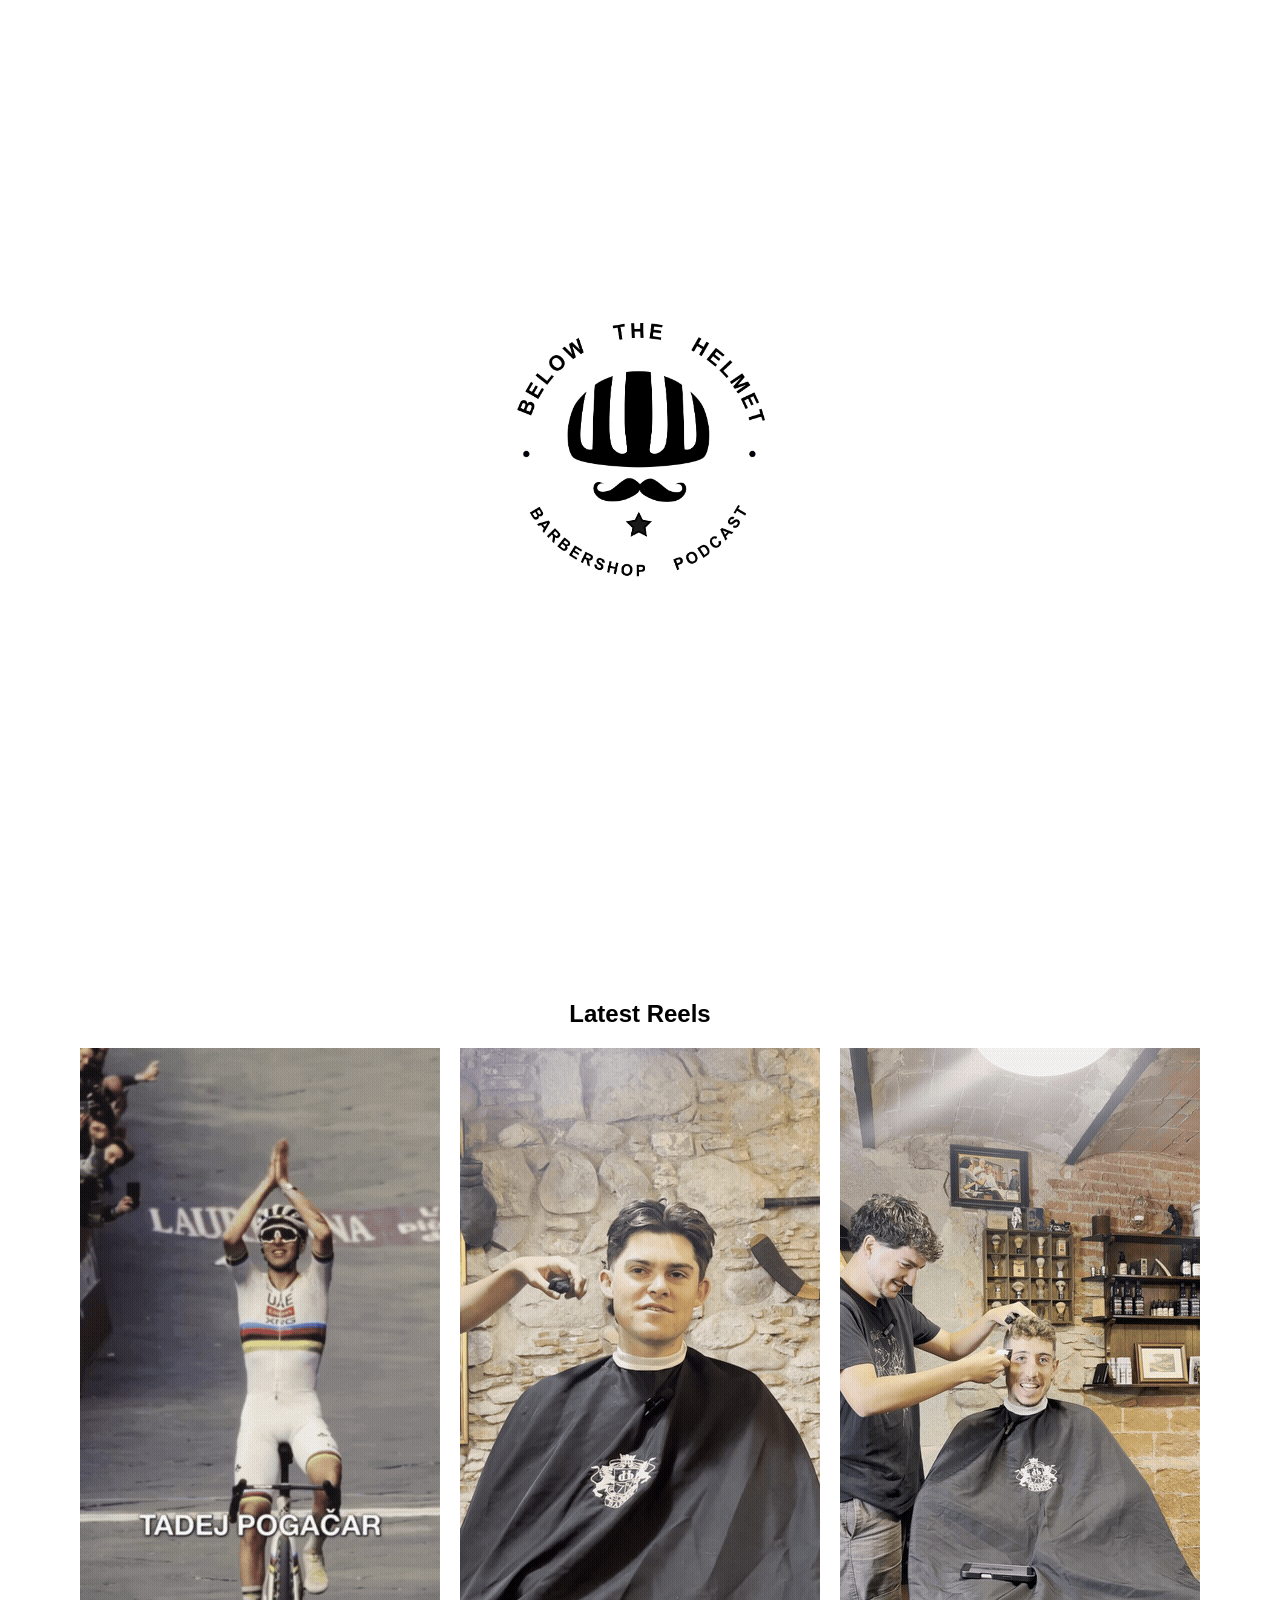
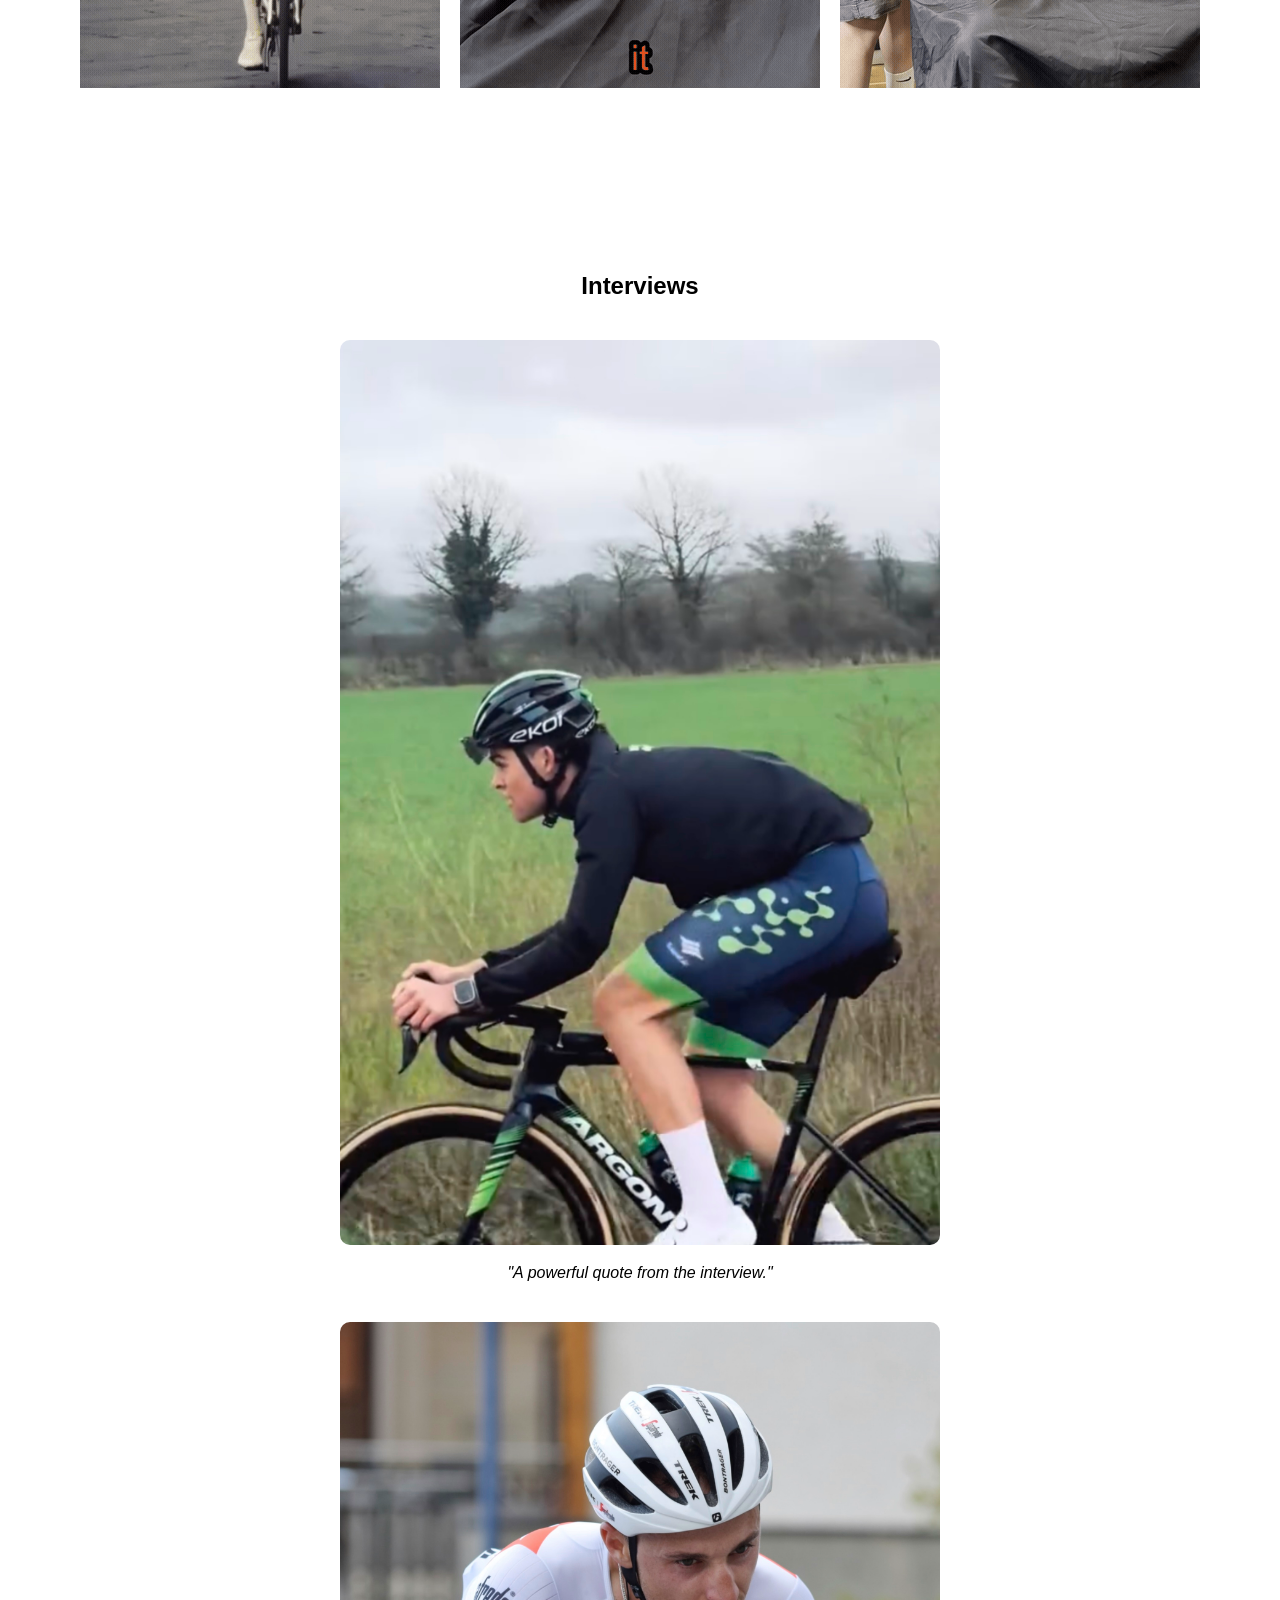
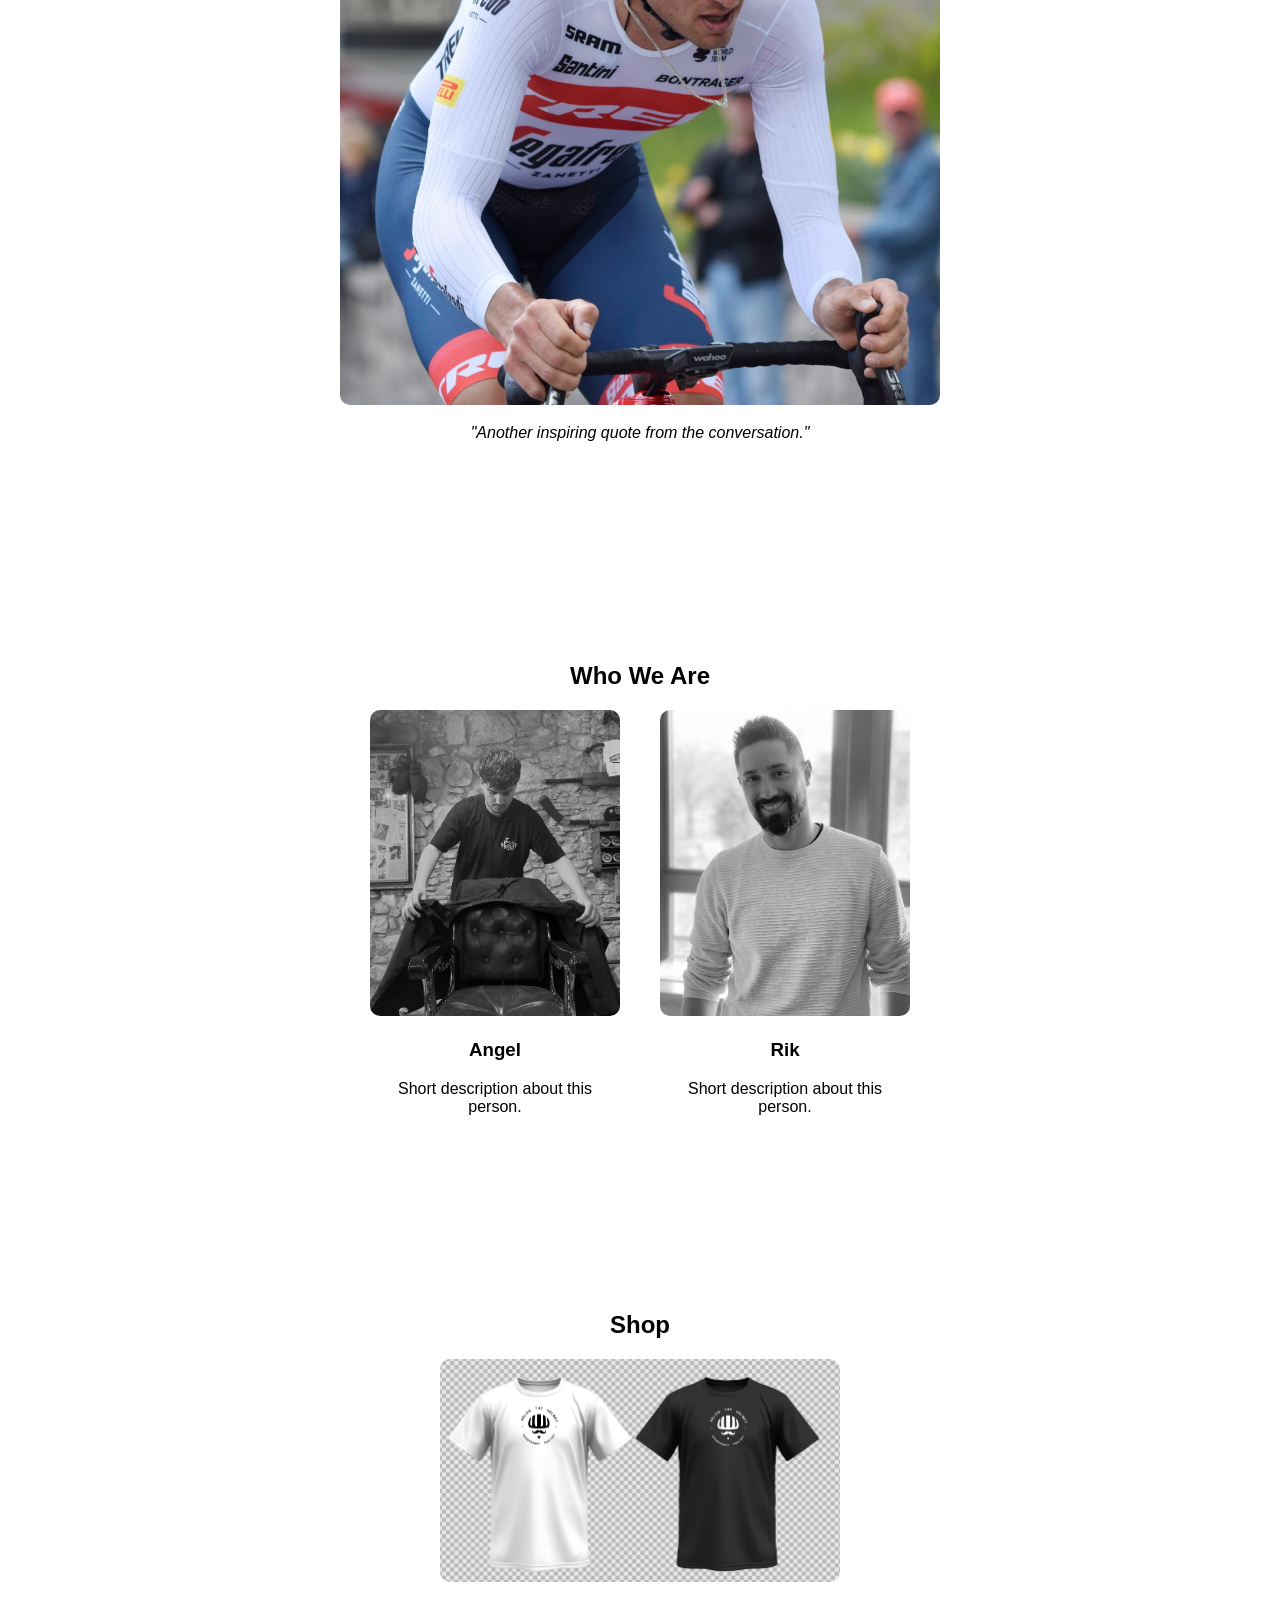
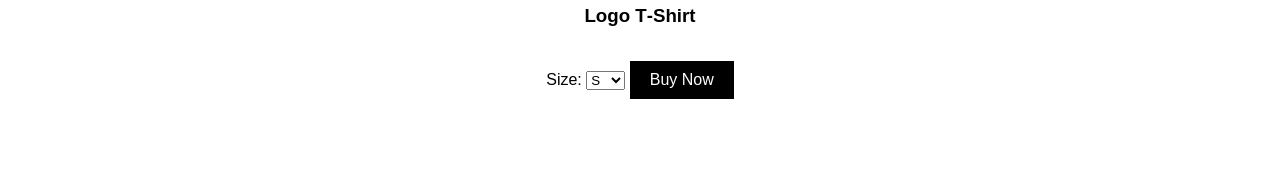
==== commit 0817a295: "update for mobile" ====
--- a/belowthehelmet/index.html
+++ b/belowthehelmet/index.html
@@ -16,18 +16,38 @@
 
 <!-- NAVIGATION BAR WITH CENTER LOGO -->
 <nav id="navbar">
-    <ul class="nav-left">
+
+    <!-- LEFT MENU -->
+    <ul class="nav-left nav-links">
         <li><a href="#home">Home</a></li>
         <li><a href="#interviews">Interviews</a></li>
     </ul>
 
-    <img id="navLogo" src="img/black_logo.png" alt="Logo">
+    <!-- CENTER LOGO -->
+    <img id="navLogo" src="img/your-logo.png" alt="Logo">
 
-    <ul class="nav-right">
+    <!-- RIGHT MENU -->
+    <ul class="nav-right nav-links">
         <li><a href="#contact">Contact Us</a></li>
         <li><a href="#shop">Shop</a></li>
     </ul>
+
+    <!-- HAMBURGER BUTTON -->
+    <div id="hamburger">
+        <span></span>
+        <span></span>
+        <span></span>
+    </div>
+
 </nav>
+
+<!-- MOBILE DROPDOWN MENU -->
+<div id="mobileMenu">
+    <a href="#home">Home</a>
+    <a href="#interviews">Interviews</a>
+    <a href="#contact">Contact Us</a>
+    <a href="#shop">Shop</a>
+</div>
 
 <!-- HOME SECTION -->
 <section id="home">
--- a/belowthehelmet/style.css
+++ b/belowthehelmet/style.css
@@ -155,3 +155,64 @@
 button:hover {
     background: #333;
 }
+
+/* HAMBURGER BUTTON */
+#hamburger {
+    display: none;
+    flex-direction: column;
+    gap: 5px;
+    cursor: pointer;
+    margin-right: 20px;
+}
+
+#hamburger span {
+    width: 25px;
+    height: 3px;
+    background: black;
+    transition: 0.3s;
+}
+
+/* MOBILE MENU (hidden by default) */
+#mobileMenu {
+    display: none;
+    flex-direction: column;
+    background: white;
+    width: 100%;
+    text-align: center;
+    padding: 20px 0;
+    box-shadow: 0 4px 10px rgba(0,0,0,0.1);
+}
+
+#mobileMenu a {
+    padding: 15px 0;
+    text-decoration: none;
+    color: black;
+    font-weight: bold;
+    border-bottom: 1px solid #eee;
+}
+
+/* MOBILE RESPONSIVE */
+@media (max-width: 768px) {
+
+    /* Hide desktop nav links */
+    .nav-links {
+        display: none;
+    }
+
+    /* Show hamburger */
+    #hamburger {
+        display: flex;
+    }
+
+    /* Center logo stays centered */
+    #navLogo {
+        position: absolute;
+        left: 50%;
+        transform: translateX(-50%);
+    }
+
+    /* Mobile menu visible when active */
+    #mobileMenu.active {
+        display: flex;
+    }
+}
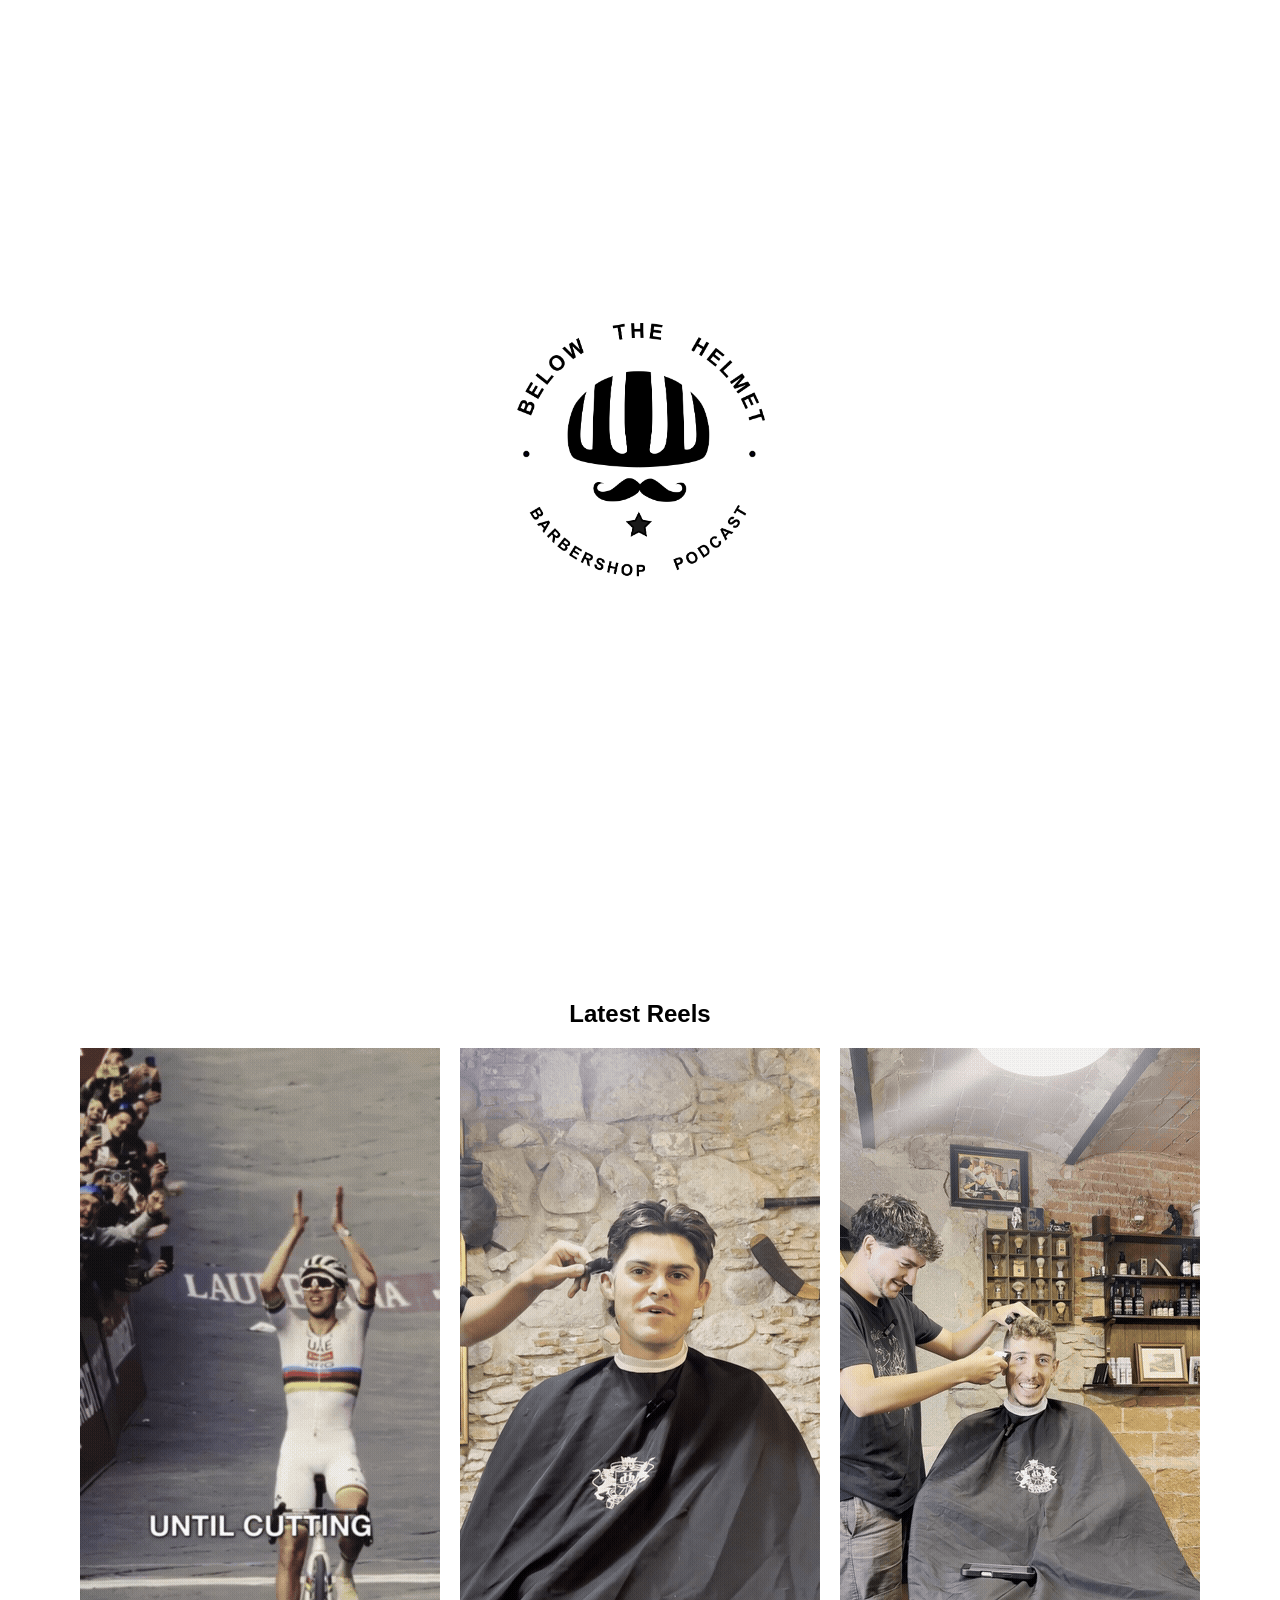
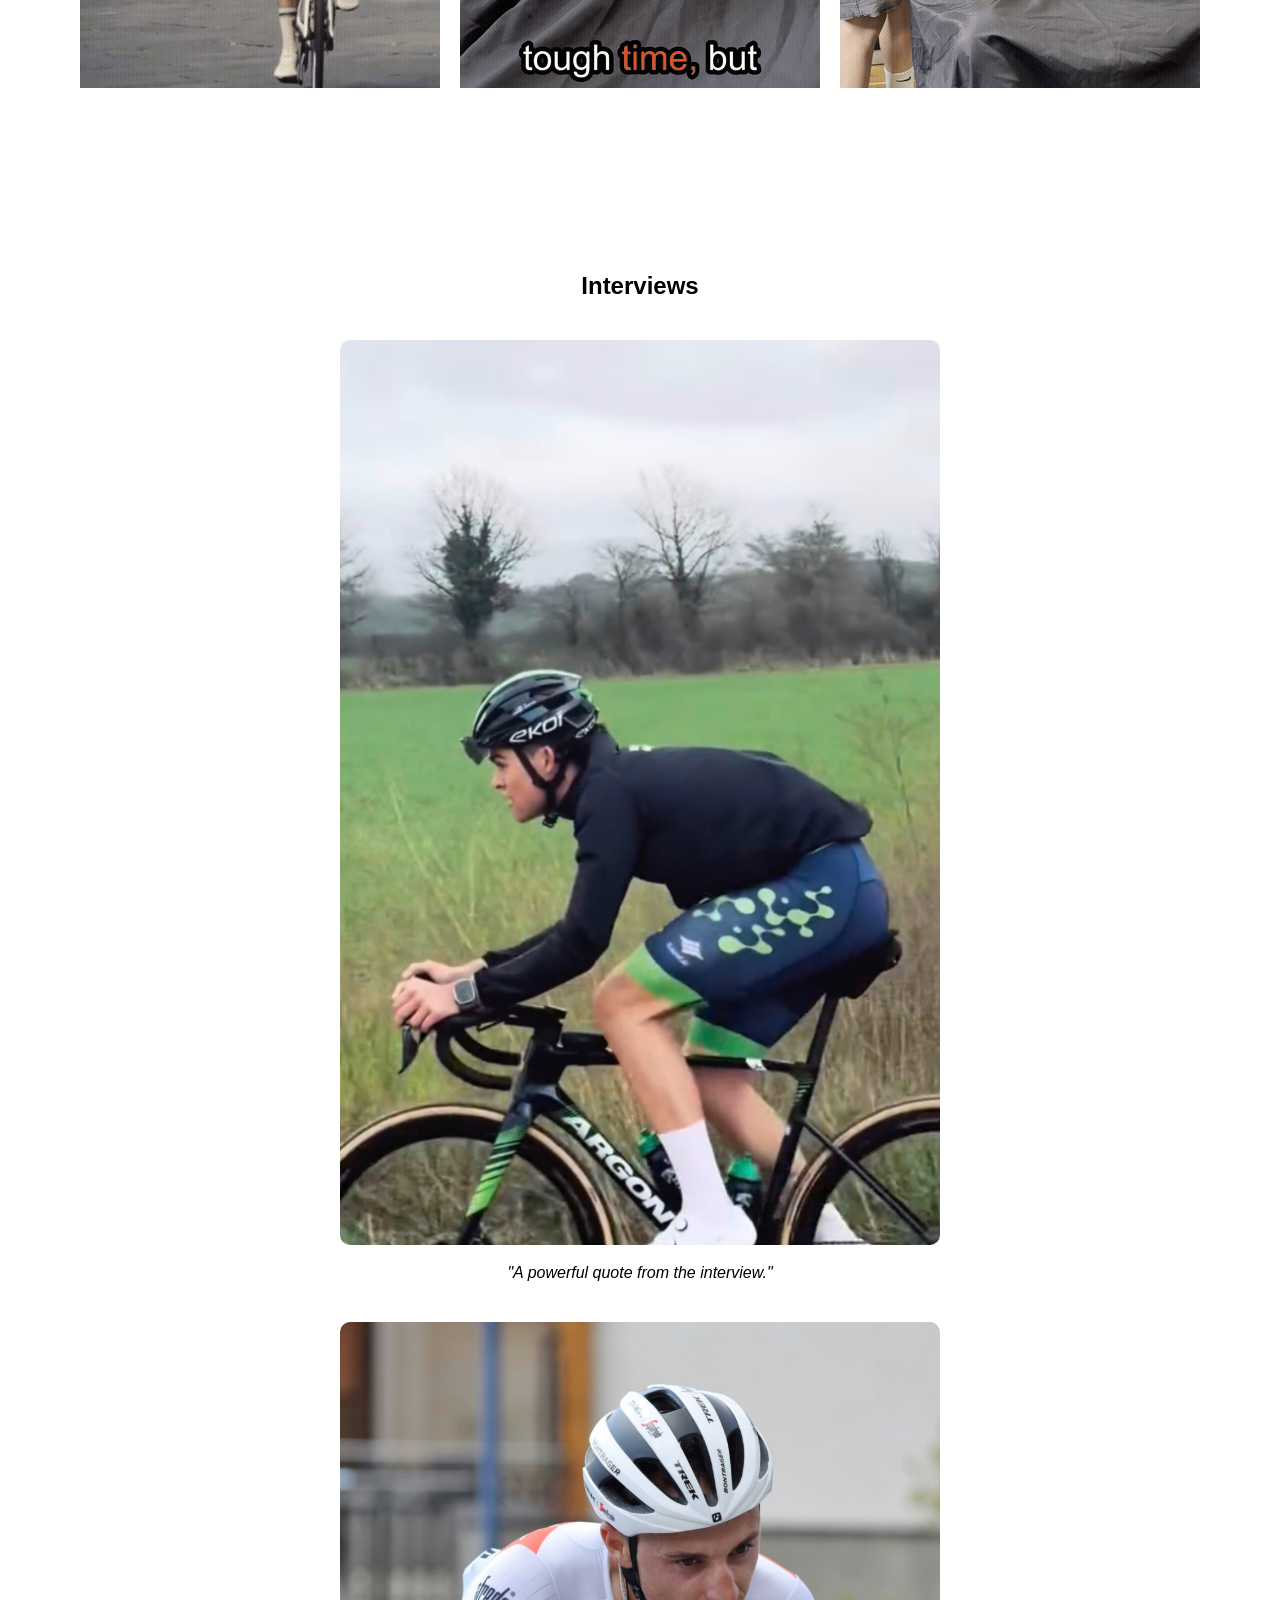
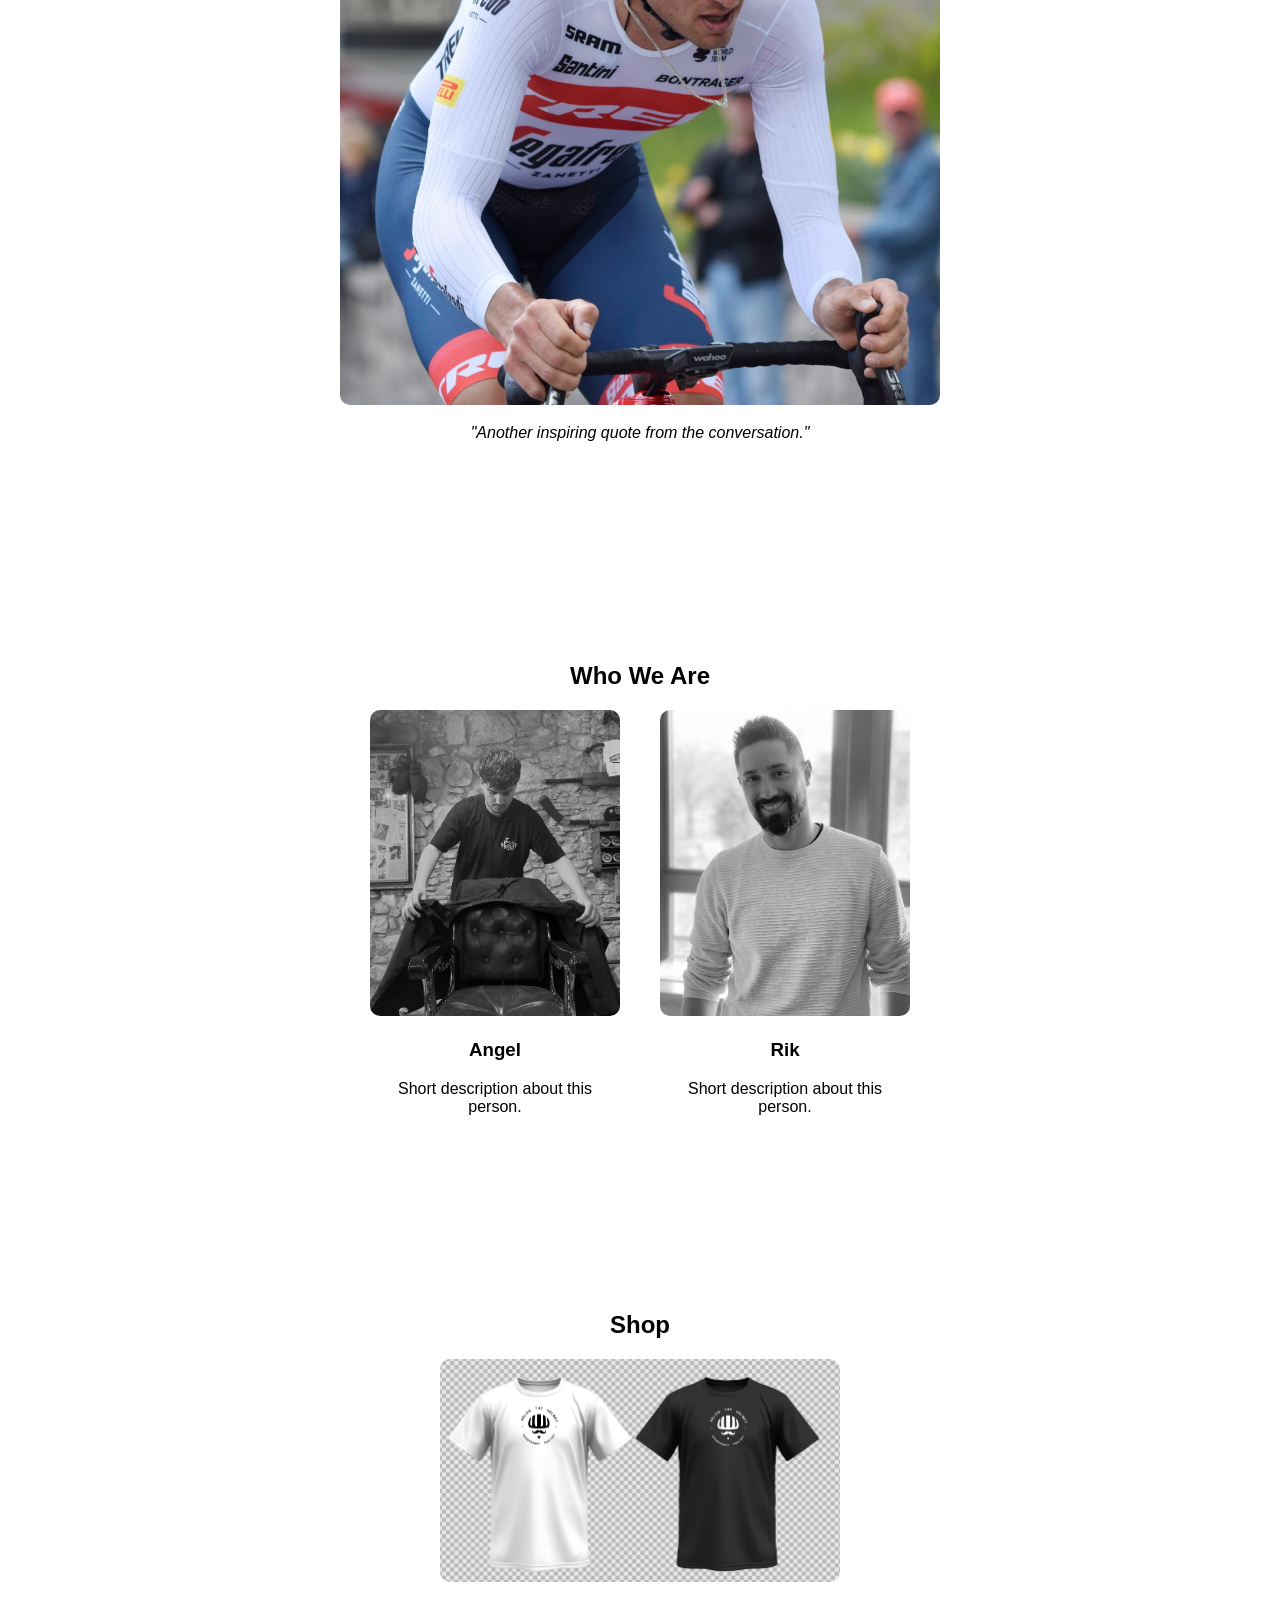
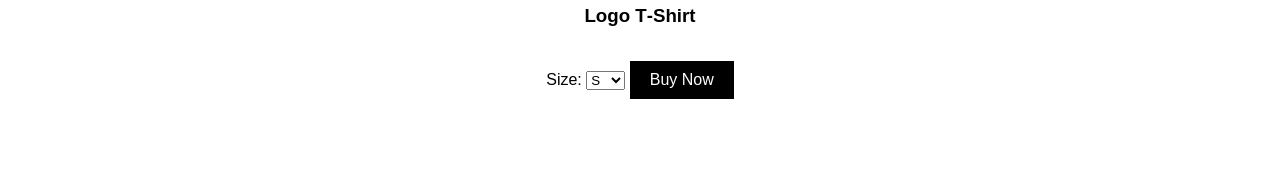
==== commit e974fcf8: "Update index.html" ====
--- a/belowthehelmet/index.html
+++ b/belowthehelmet/index.html
@@ -24,7 +24,7 @@
     </ul>
 
     <!-- CENTER LOGO -->
-    <img id="navLogo" src="img/your-logo.png" alt="Logo">
+    <img id="navLogo" src="img/black_logo.png" alt="Logo">
 
     <!-- RIGHT MENU -->
     <ul class="nav-right nav-links">
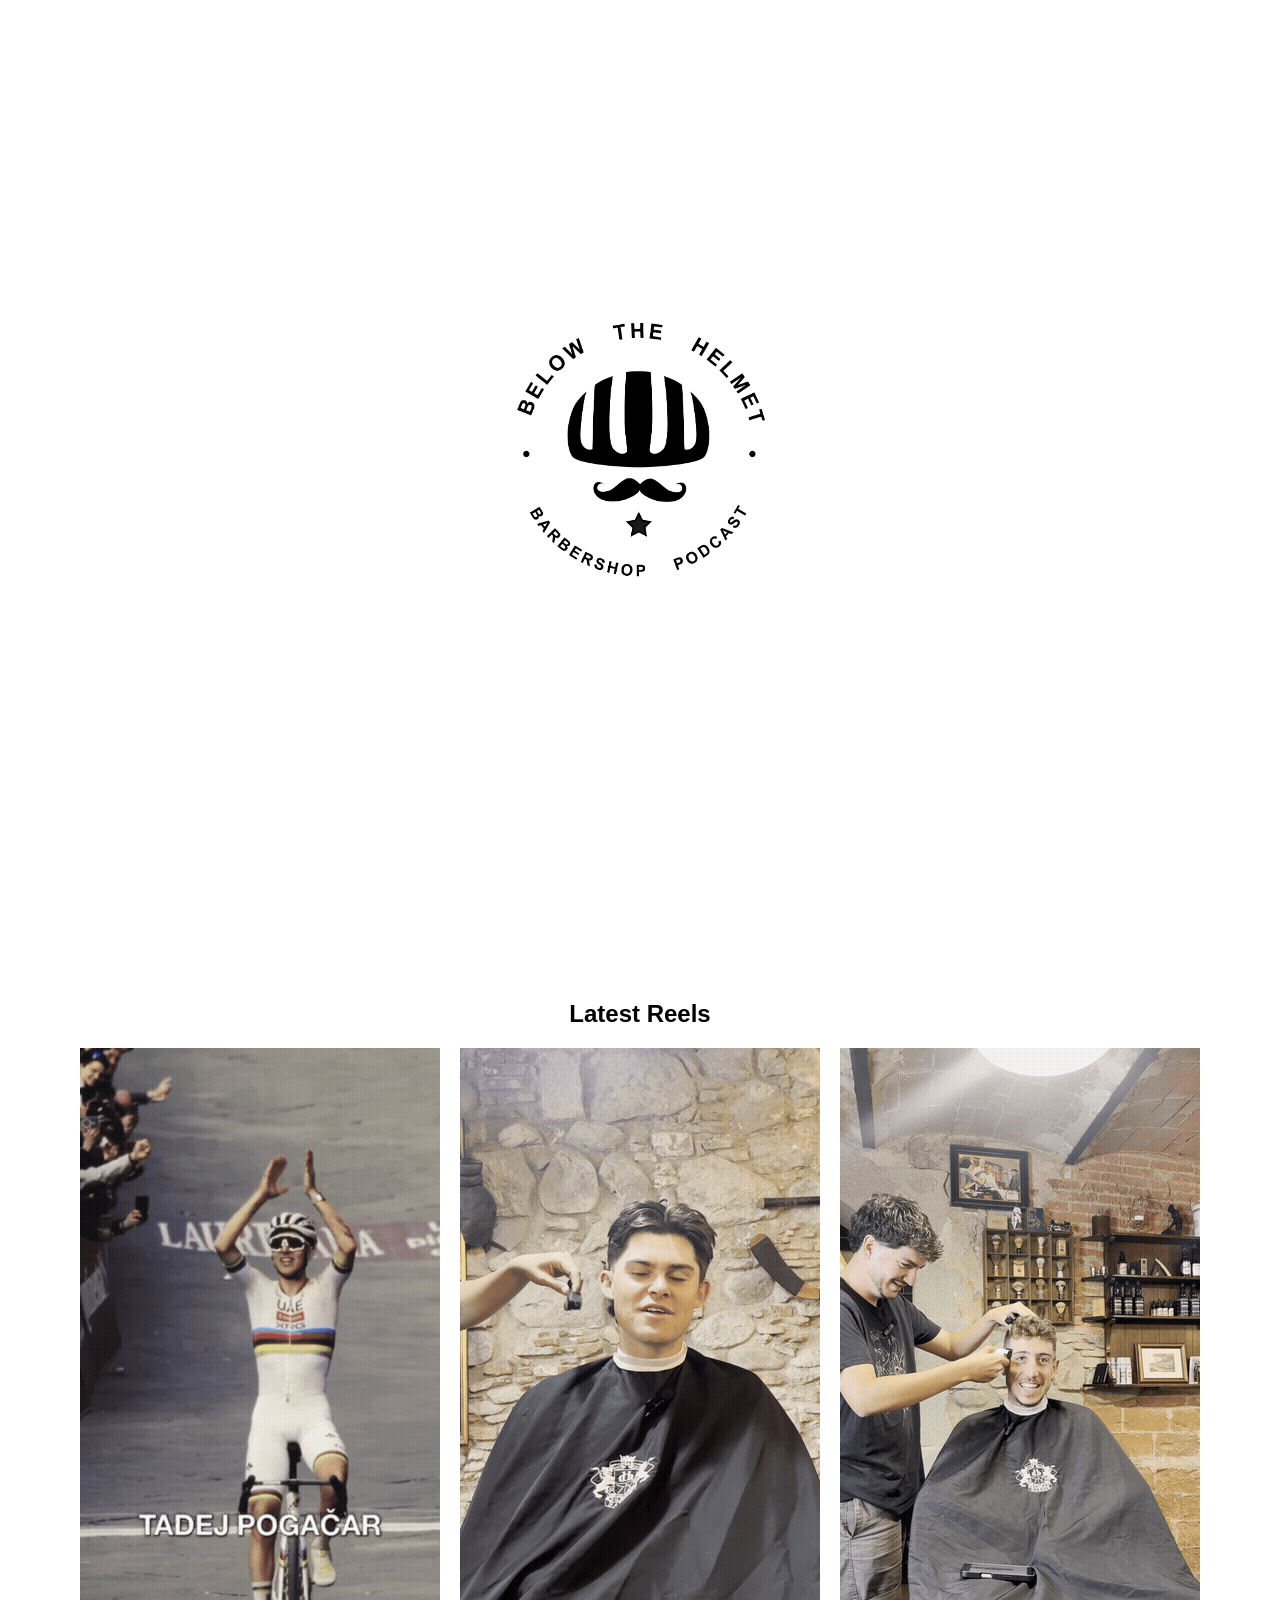
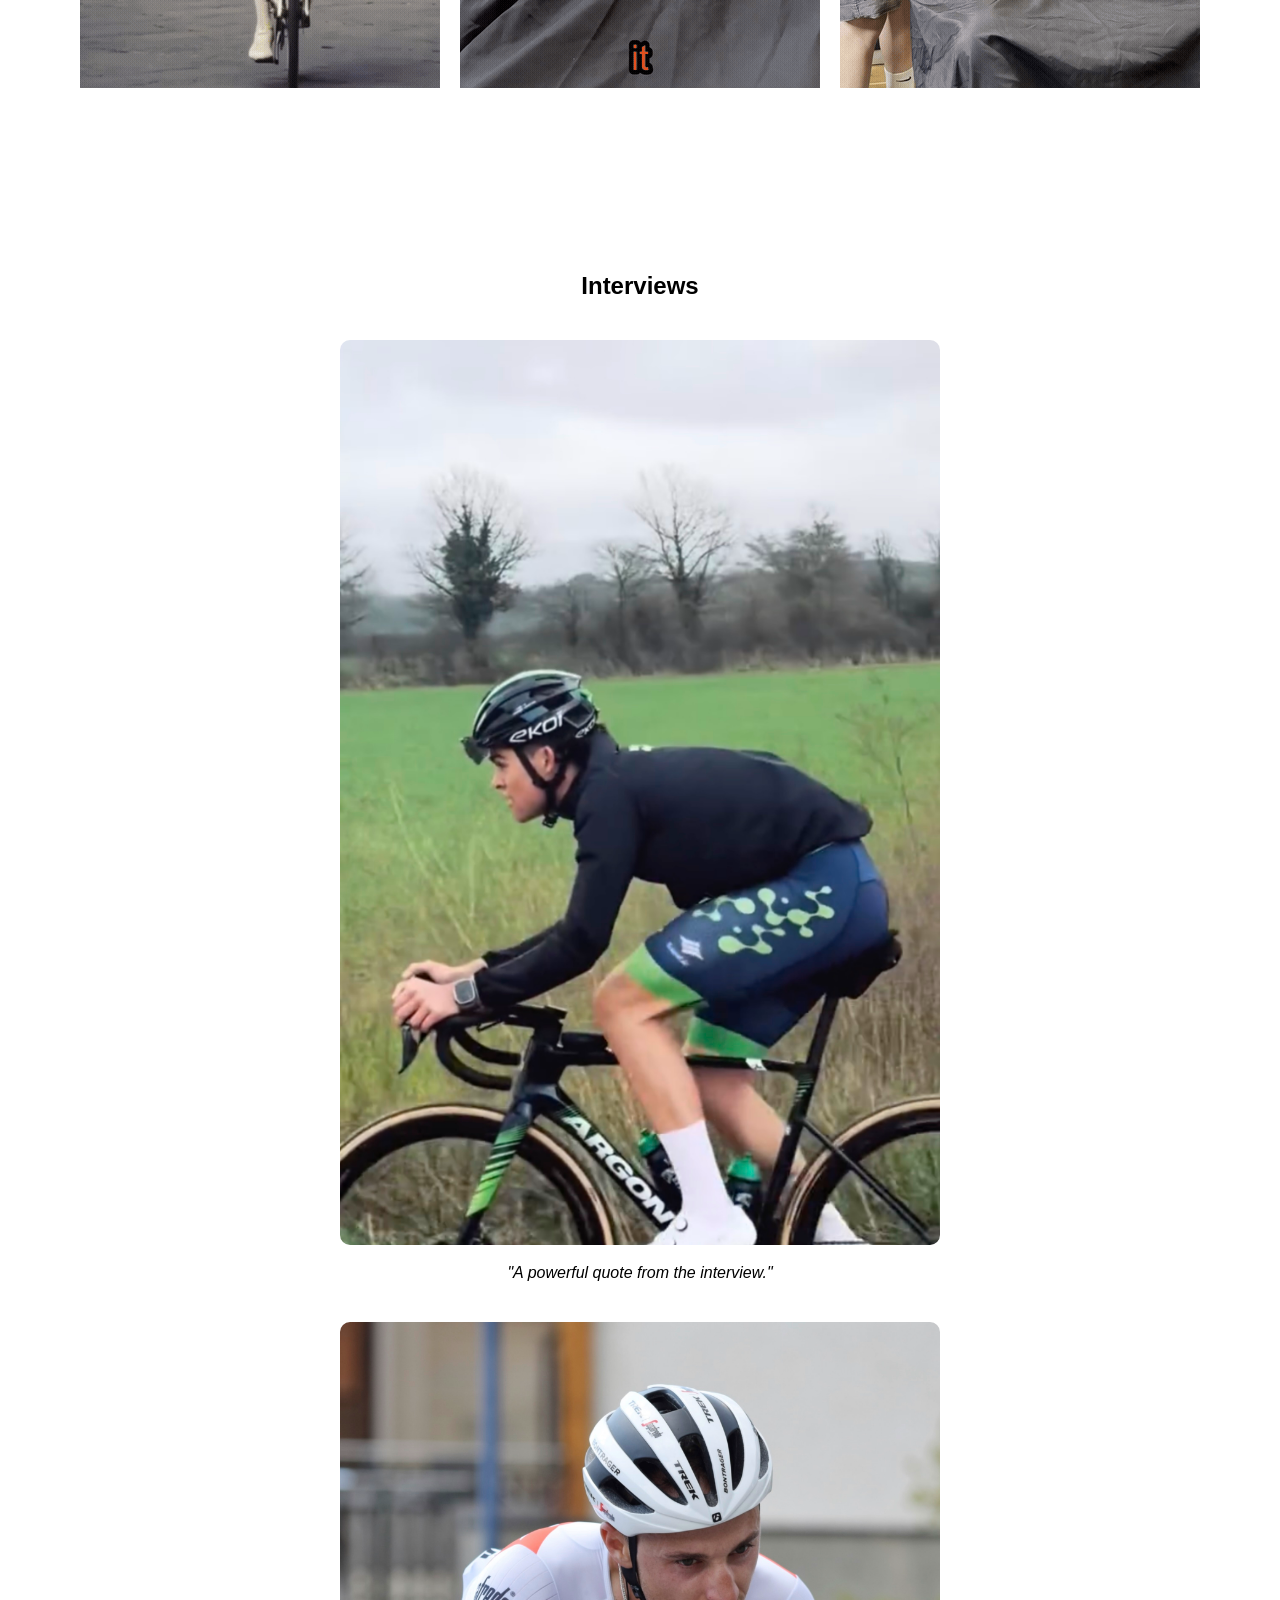
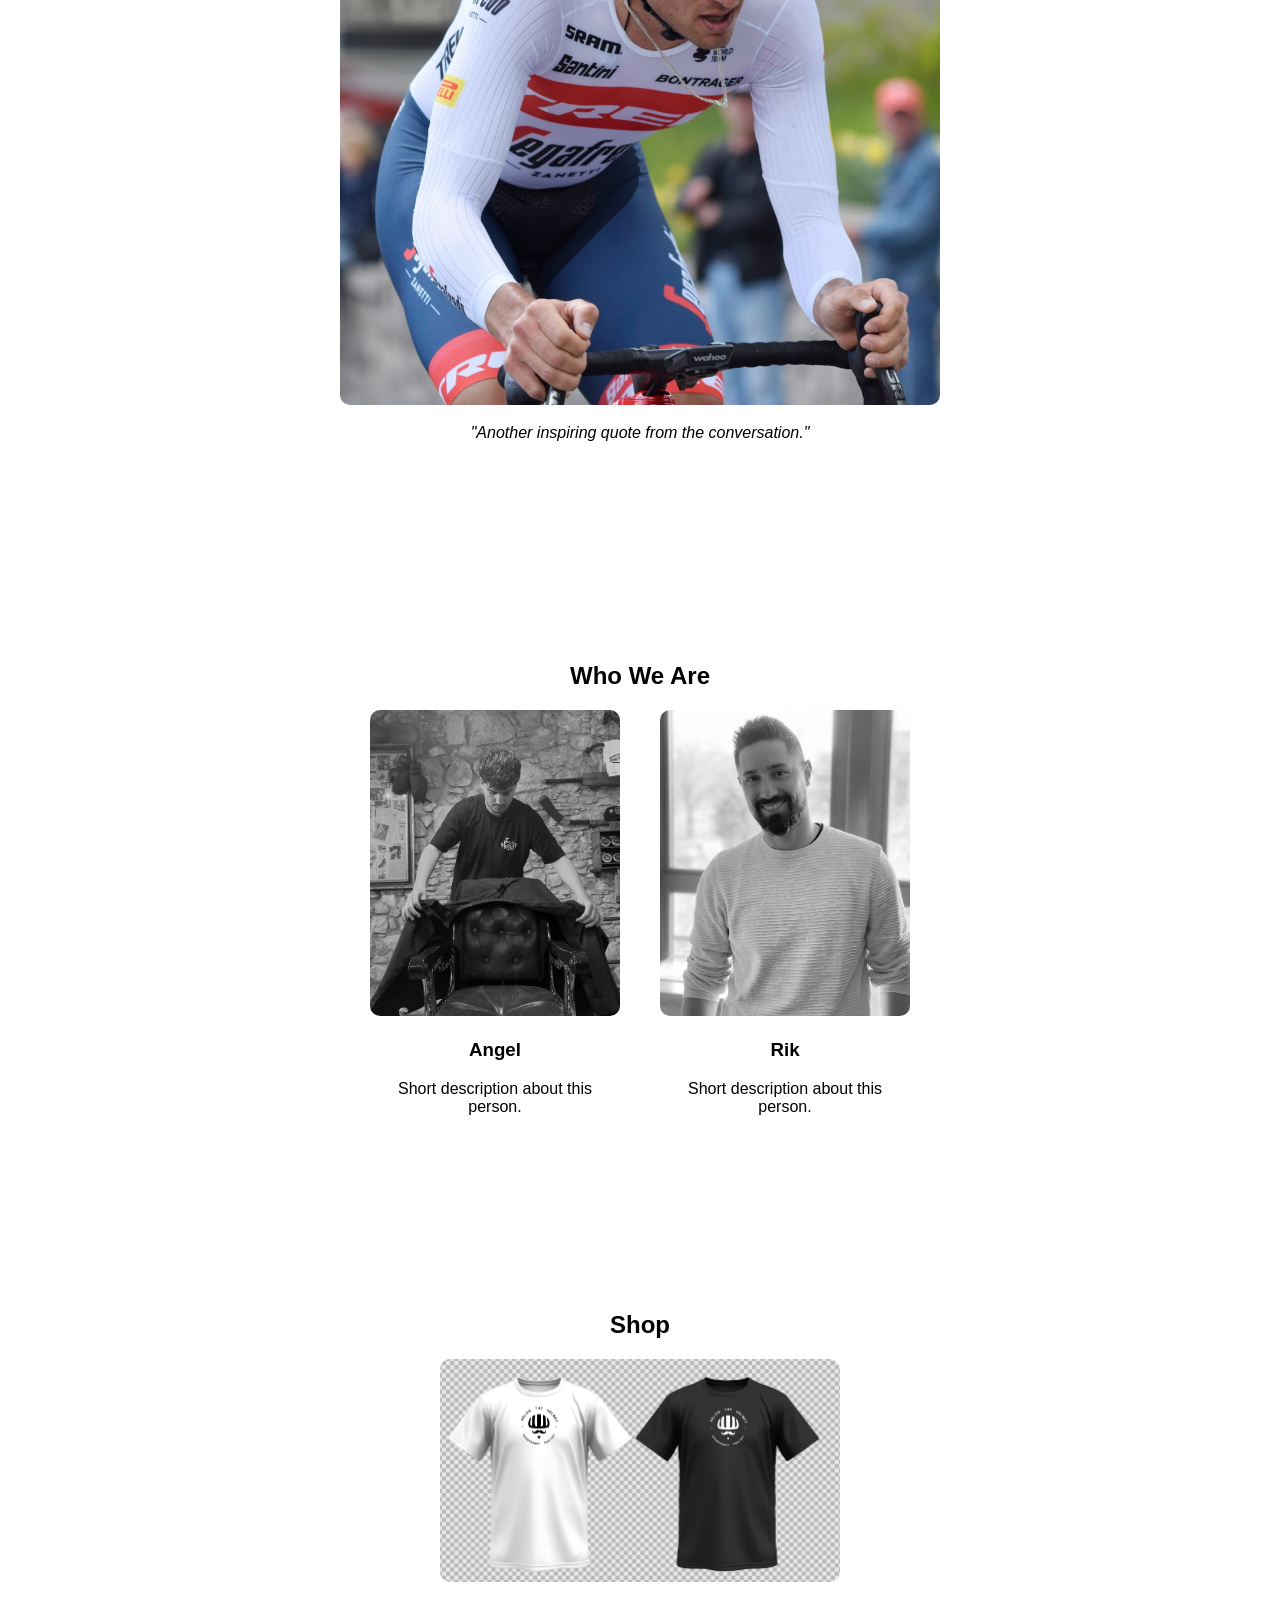
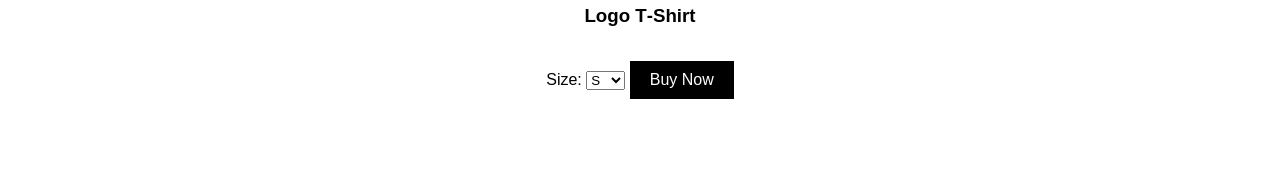
==== commit 10affb34: "update" ====
--- a/belowthehelmet/index.html
+++ b/belowthehelmet/index.html
@@ -24,11 +24,11 @@
     </ul>
 
     <!-- CENTER LOGO -->
-    <img id="navLogo" src="img/black_logo.png" alt="Logo">
+    <img id="navLogo" src="img/black_logo_nav.png" alt="Logo">
 
     <!-- RIGHT MENU -->
     <ul class="nav-right nav-links">
-        <li><a href="#contact">Contact Us</a></li>
+        <li><a href="#contact">Contact</a></li>
         <li><a href="#shop">Shop</a></li>
     </ul>
 
--- a/belowthehelmet/style.css
+++ b/belowthehelmet/style.css
@@ -206,13 +206,18 @@
 
     /* Center logo stays centered */
     #navLogo {
-        position: absolute;
-        left: 50%;
-        transform: translateX(-50%);
+        width: 55px;        /* smaller base size */
+        max-height: 55px;   /* prevents overflow */
+        transform: translateX(-50%) scale(0.6);
     }
 
     /* Mobile menu visible when active */
     #mobileMenu.active {
         display: flex;
     }
-}
+
+    /* When scrolled (JS scales it), keep it controlled */
+    #navLogo.scrolled {
+        transform: translateX(-50%) scale(0.9);
+    }
+}
